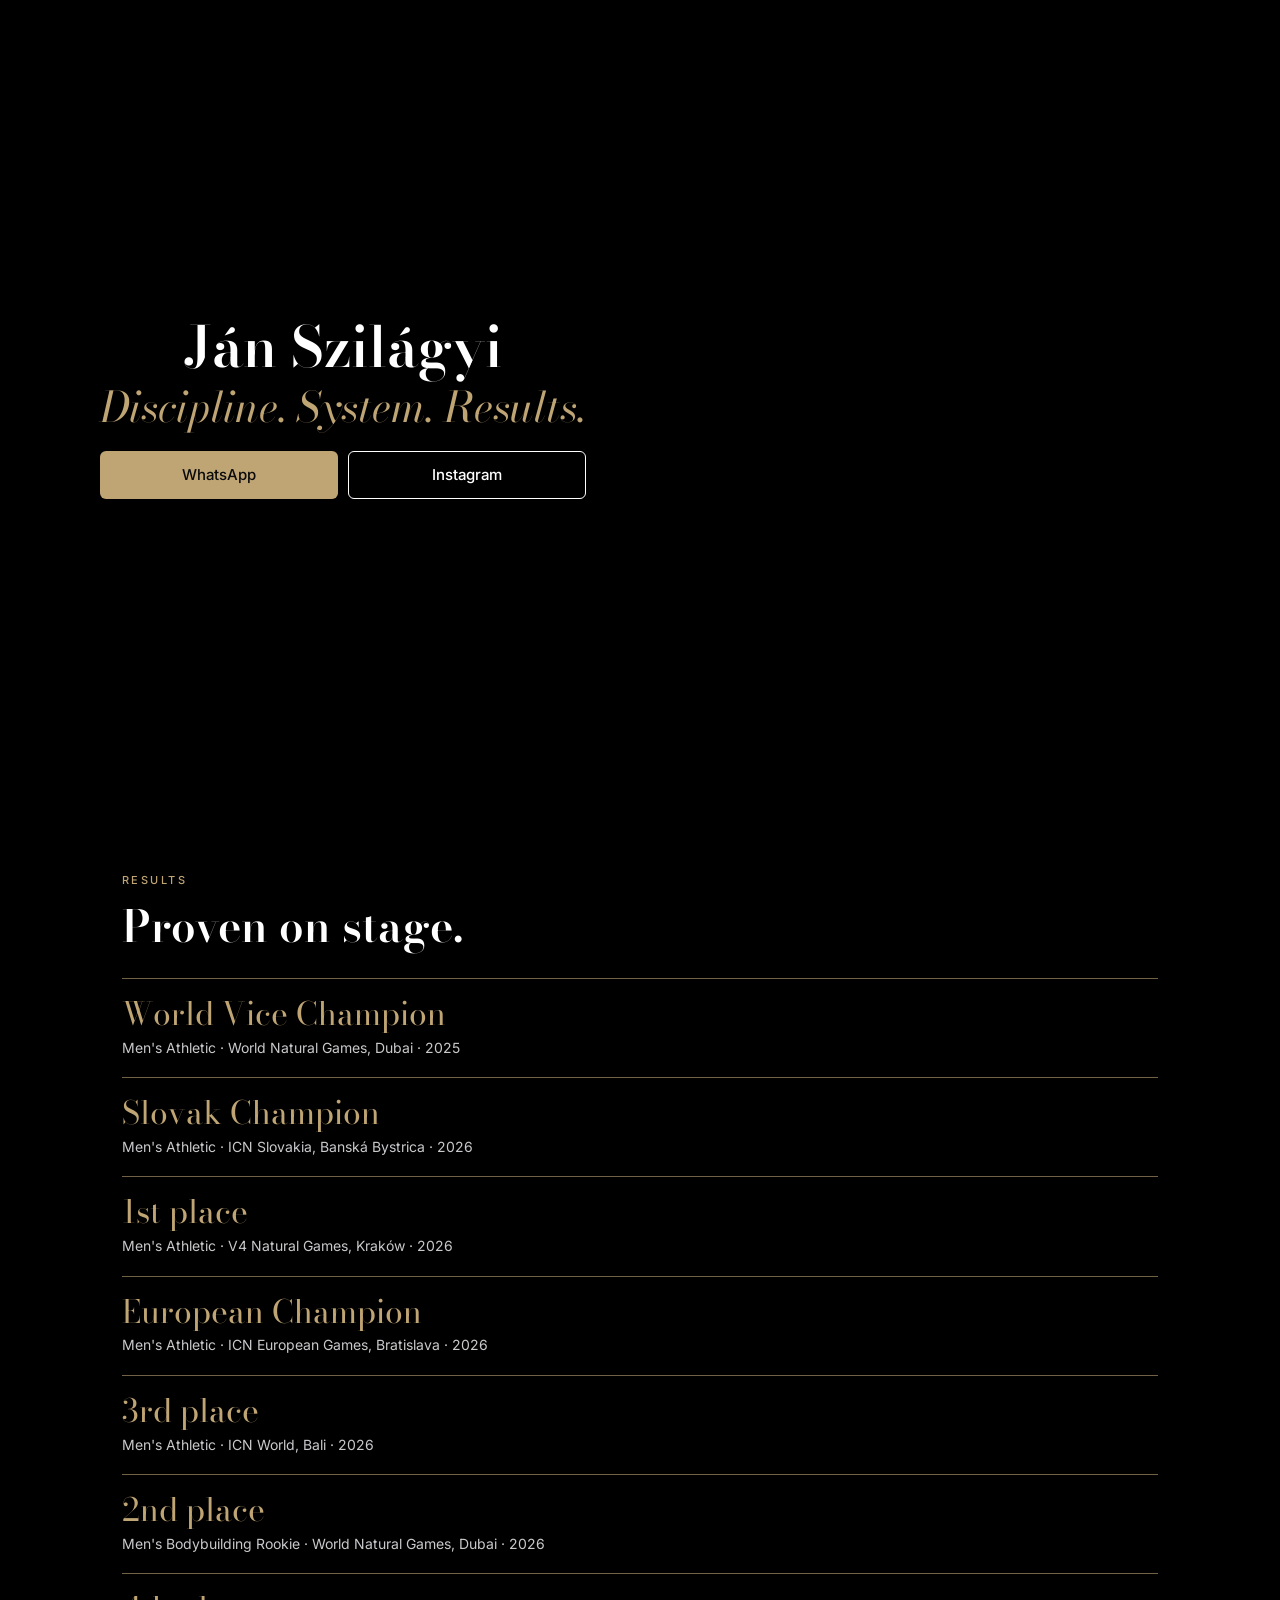
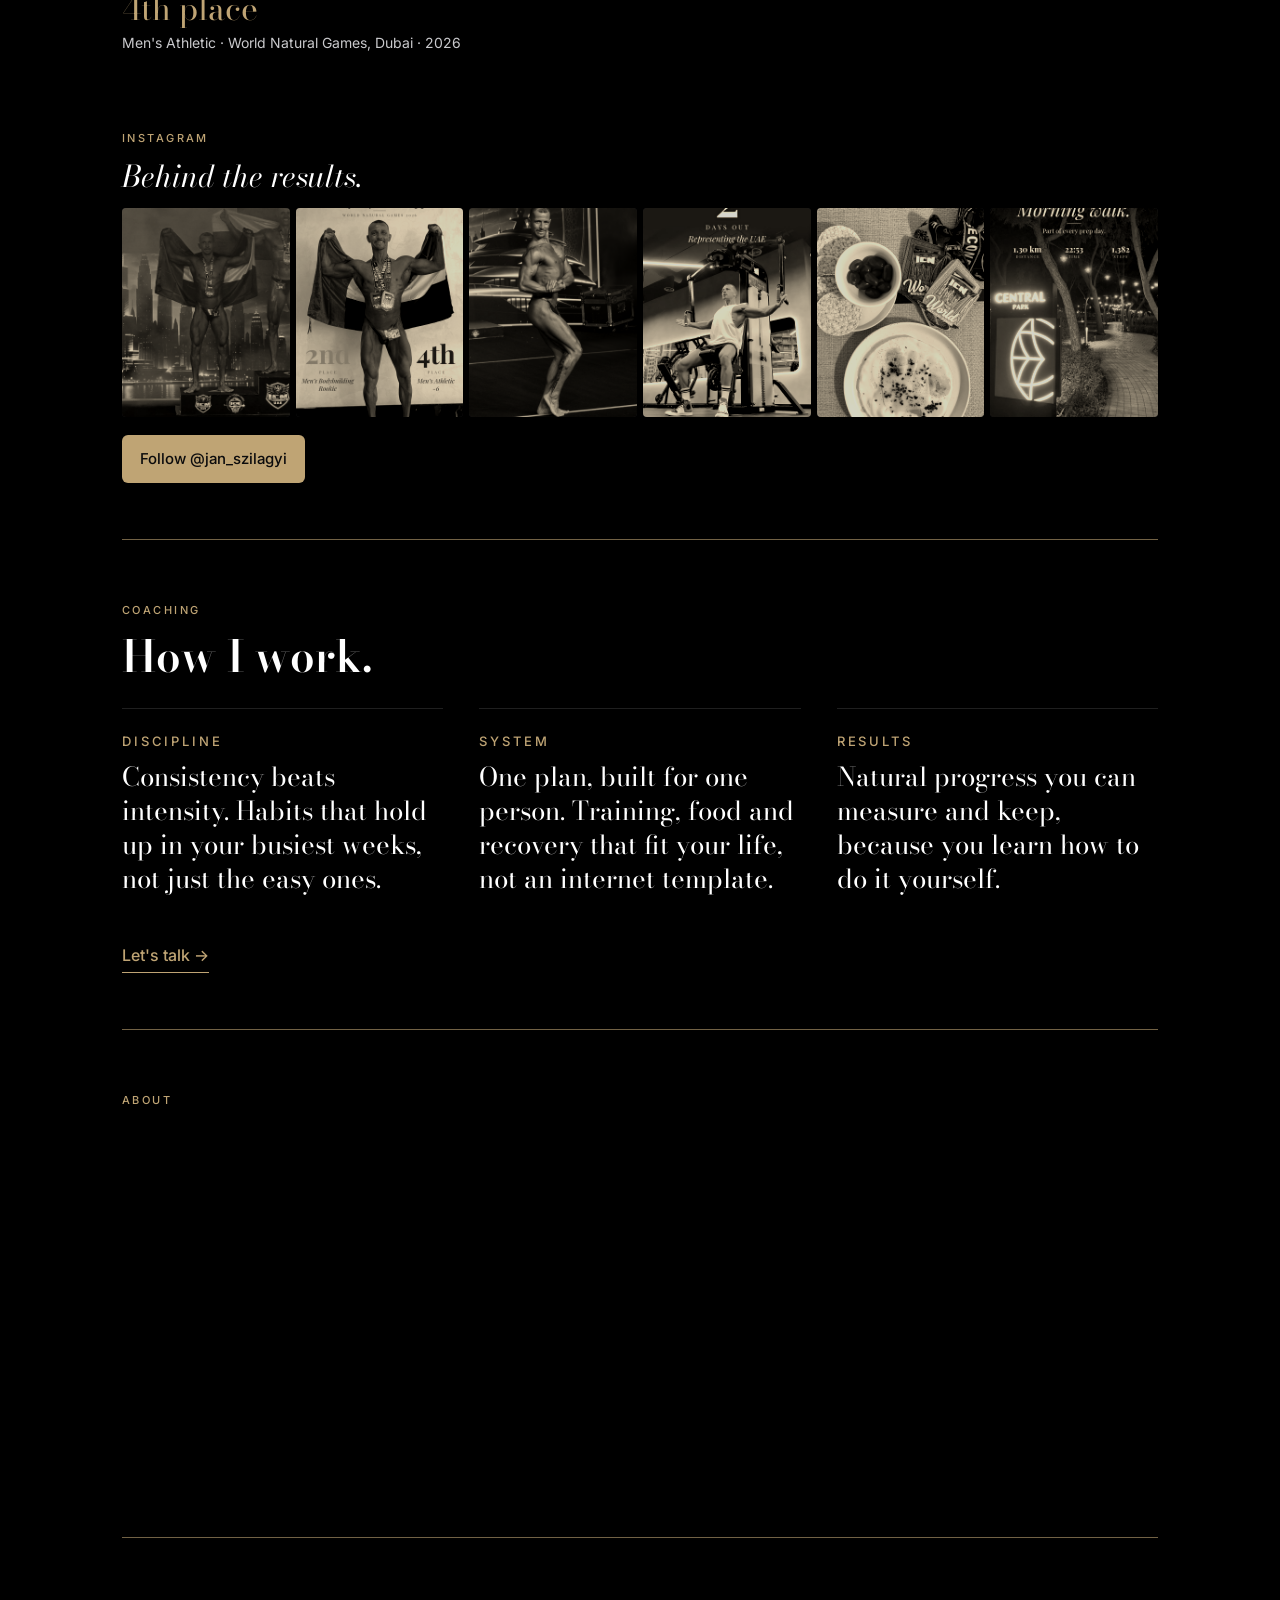
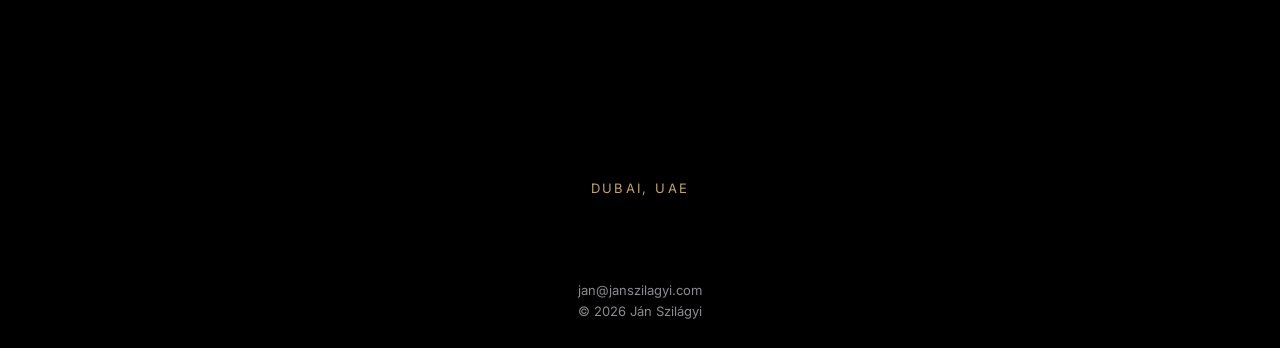
==== index.html @ 66de2882 "Results: add Slovak Champion and V4 Natural Games Kraków Co-Authored-By: Claude Opus 5.5 <noreply@an" ====
<!DOCTYPE html>
<html lang="en">
<head>
<meta charset="UTF-8">
<meta name="viewport" content="width=device-width, initial-scale=1, viewport-fit=cover">
<title>Ján Szilágyi – Natural Athlete, Coach, Mentor | Dubai</title>
<meta name="description" content="Ján Szilágyi – natural bodybuilder, coach and mentor in Dubai, UAE. Discipline. System. Results.">
<meta name="theme-color" content="#0B0B0C">
<meta property="og:title" content="Ján Szilágyi – Natural Athlete, Coach, Mentor">
<meta property="og:description" content="Discipline. System. Results. Dubai, UAE.">
<meta property="og:image" content="images/hero.jpg">
<meta property="og:type" content="website">
<link rel="preconnect" href="https://fonts.googleapis.com">
<link rel="preconnect" href="https://fonts.gstatic.com" crossorigin>
<link href="https://fonts.googleapis.com/css2?family=Bodoni+Moda:ital,wght@0,500;0,600;1,400&family=Inter:wght@400;500&display=swap" rel="stylesheet">
<style>
  :root{
    --black:#0B0B0C; --deep:#000000; --white:#FFFFFF;
    --accent:#BFA474;        /* champagne – only key words, lines, main button */
    --accent-dark:#735C38;   /* accent text on light backgrounds */
    --light:#F7F5F2; --ink:#26262A; --muted:#55555A; --soft:#C9C9CC;
    --serif:'Bodoni Moda', Georgia, serif;
    --sans:'Inter', system-ui, -apple-system, sans-serif;
  }
  *{box-sizing:border-box;margin:0;padding:0}
  html{scroll-behavior:smooth}
  body{background:var(--black);color:var(--white);font-family:var(--sans);font-size:16px;line-height:1.6;-webkit-font-smoothing:antialiased}
  img{display:block;max-width:100%}
  a{color:inherit}
  .label{font-size:11px;letter-spacing:.22em;text-transform:uppercase;color:var(--accent);font-weight:500}
  .serif{font-family:var(--serif)}
  .wrap{width:100%;max-width:1080px;margin:0 auto;padding:0 22px}
  section{padding:44px 0} /* jednotný rytmus: 44 px nad aj pod každou šampanskou linkou */
  .results{padding-bottom:0} /* nasleduje tmavý Coaching – oddeľuje ich šampanská linka */
  .results .wrap::after{content:"";display:block;height:1px;background:rgba(191,164,116,.6);margin-top:44px}
  .about p:last-child{margin-bottom:0}
  .about,.contact{padding-top:0} /* linka je hneď na začiatku sekcie */

  /* Buttons */
  .btns{display:grid;grid-template-columns:1fr 1fr;gap:10px}
  .btn{display:flex;align-items:center;justify-content:center;min-height:48px;padding:0 18px;border-radius:6px;font-size:15px;font-weight:500;text-decoration:none;transition:opacity .2s}
  .btn:hover{opacity:.85}
  .btn-primary{background:var(--accent);color:var(--black)}
  .btn-outline{border:1px solid var(--white);color:var(--white)}
  .btn-outline-dark{border:1px solid var(--ink);color:var(--ink)}

  /* HERO – M1: full-screen photo, dark band at bottom */
  /* HERO mobil: fotka (Higgsfield outpaint 9:16) sa spodkom rozpúšťa do čiernej, text pod ňou */
  .hero{position:relative;padding:0;background:var(--deep)}
  .hero picture{display:block}
  .hero img{display:block;width:100%;height:auto;max-height:74svh;object-fit:cover;object-position:center top;-webkit-mask-image:linear-gradient(to bottom,#000 62%,transparent 100%);mask-image:linear-gradient(to bottom,#000 62%,transparent 100%)}
  .hero-band{position:relative;z-index:2;width:100%;margin-top:-72px;padding:0 22px 8px}
  .hero h1{font-family:var(--serif);font-weight:600;font-size:clamp(38px,10vw,64px);line-height:1.02;margin:8px 0 6px}
  .hero .tagline{font-family:var(--serif);font-style:italic;font-size:clamp(17px,4.6vw,22px);color:var(--accent);margin-bottom:18px;white-space:nowrap;line-height:1.2}
  .hero .tagline span{display:inline-block} /* veľkosť dorovná skript na celú šírku */

  /* RESULTS */
  .results{background:var(--deep)}
  .results h2,.coaching h2,.about h2,.contact h2{font-family:var(--serif);font-weight:600;font-size:clamp(30px,7vw,44px);line-height:1.1;margin:10px 0 28px}
  .result{border-top:1px solid rgba(191,164,116,.35);padding:18px 0}
  .result:last-of-type{border-bottom:1px solid rgba(191,164,116,.35)}
  .result .title{font-family:var(--serif);font-size:clamp(24px,6vw,32px);color:var(--accent);line-height:1.15}
  .result .meta{font-size:14px;color:var(--soft);margin-top:4px}
  .gallery{display:grid;grid-template-columns:1fr 1fr;gap:8px;margin-top:28px}
  .gallery figure{aspect-ratio:4/5;background:#1c1c1f;overflow:hidden;border-radius:4px}
  .gallery img{width:100%;height:100%;object-fit:cover;transition:transform .5s ease,opacity .3s}
  .gallery a:hover img{transform:scale(1.04);opacity:.9}
  .ig-head{margin-top:52px}
  .ig-title{font-family:var(--serif);font-style:italic;font-size:clamp(22px,5.6vw,30px);line-height:1.2;margin-top:8px}
  .gallery.ig{grid-template-columns:repeat(3,1fr);gap:6px;margin-top:14px}
  .ig-follow{margin-top:18px;width:100%}
  .gallery.ig figure{position:relative}
  /* Jednotný šampanský tón pre IG príspevky; po prejdení myšou plná farba */
  .gallery.ig img{filter:grayscale(1) sepia(.55) brightness(.8) contrast(1.1);transition:filter .5s ease,transform .5s ease}
  .gallery.ig a:hover img,.gallery.ig a:focus-visible img{filter:none}
  .ig-badge{position:absolute;top:8px;right:8px;z-index:1;font-size:11px;color:var(--white);background:rgba(11,11,12,.55);border-radius:50%;width:24px;height:24px;display:flex;align-items:center;justify-content:center}

  /* COACHING */
  .coaching{background:var(--deep)}
  .pillar{padding:22px 0;border-top:1px solid rgba(255,255,255,.12)}
  .pillar h3{font-family:var(--sans);font-size:13px;letter-spacing:.22em;font-weight:500;color:var(--accent);margin-bottom:8px}
  .pillar p{font-family:var(--serif);font-size:clamp(20px,5.2vw,26px);line-height:1.3}
  .link-cta{display:inline-flex;align-items:center;gap:8px;margin-top:26px;font-size:16px;font-weight:500;color:var(--accent);text-decoration:none;border-bottom:1px solid var(--accent);padding-bottom:3px}

  /* ABOUT */
  /* ABOUT – tmavá ako zvyšok webu; sekcie oddeľuje šampanská linka */
  .about{background:var(--deep);color:var(--white)}
  .about .wrap::before,.contact .wrap::before{content:"";display:block;height:1px;background:rgba(191,164,116,.6);margin-bottom:44px}
  .about .label{color:var(--accent)}
  .about p{font-family:var(--serif);font-size:clamp(19px,4.8vw,22px);line-height:1.5;color:rgba(255,255,255,.82);margin-bottom:14px;max-width:660px} /* texty v Bodoni ako piliere Coachingu */
  .about p:first-of-type{font-size:clamp(22px,5.6vw,28px);line-height:1.35}
  .about em{color:var(--accent)}
  .about p:first-of-type{color:var(--white)}

  /* CONTACT */
  .contact{background:var(--deep)}
  .contact .wrap{text-align:center}
  .contact .btns{grid-template-columns:1fr;max-width:420px;margin:0 auto}
  .contact .email{margin-top:22px;font-size:15px;color:var(--soft)}
  .contact .place{margin-top:24px;font-size:13px;letter-spacing:.18em;text-transform:uppercase;color:var(--accent)}
  .contact .email a{color:var(--white)}
  footer a{color:inherit;text-decoration:none}
  footer a:hover{color:var(--accent)}
  footer{background:var(--deep);color:#8a8a8f;font-size:13px;text-align:center;padding:26px 22px calc(26px + env(safe-area-inset-bottom))}

  /* COACHING VIDEO LOOP (Higgsfield) – if the file is missing, the section stays black */
  .coaching{position:relative;overflow:hidden}
  .coaching .bg-video{position:absolute;inset:0;width:100%;height:100%;object-fit:cover;z-index:0}
  .coaching::after{content:"";position:absolute;inset:0;background:linear-gradient(to bottom,#000 0,rgba(0,0,0,.72) 90px,rgba(0,0,0,.72) calc(100% - 90px),#000 100%);z-index:1} /* video sa na okrajoch rozpúšťa do čiernej */
  .coaching .wrap{position:relative;z-index:2}

  /* ANIMATIONS */
  @keyframes rise{from{opacity:0;transform:translateY(18px)}to{opacity:1;transform:none}}
  .hero-band > *{opacity:0;animation:rise .9s cubic-bezier(.2,.7,.2,1) forwards}
  .hero-band > *:nth-child(1){animation-delay:.15s}
  .hero-band > *:nth-child(2){animation-delay:.3s}
  .hero-band > *:nth-child(3){animation-delay:.5s}
  .hero-band > *:nth-child(4){animation-delay:.7s}
  .reveal{opacity:0;transform:translateY(22px);transition:opacity .9s cubic-bezier(.2,.7,.2,1),transform .9s cubic-bezier(.2,.7,.2,1)}
  .reveal.visible{opacity:1;transform:none}
  .result{position:relative;border-top:none}
  .result::before{content:"";position:absolute;top:0;left:0;height:1px;width:0;background:rgba(191,164,116,.6);transition:width 1.2s cubic-bezier(.2,.7,.2,1) .2s}
  .result.visible::before{width:100%}
  @media (prefers-reduced-motion: reduce){
    .hero-band > *,.reveal{opacity:1;transform:none;animation:none;transition:none}
    .result::before{width:100%;transition:none}
    .coaching .bg-video{display:none}
  }

  /* MOBIL – úvod: bez „Dubai, UAE“, meno na stred, slogan cez celú šírku */
  @media (max-width:899px){
    .hero-band{margin-top:-44px} /* meno nezasahuje do rúk na fotke */
    .hero h1{text-align:center}
  }

  /* DESKTOP */
  @media (min-width:900px){
    section{padding:56px 0}
    .results .wrap::after{margin-top:56px}
    .about,.contact{padding-top:0}
    .about .wrap::before,.contact .wrap::before{margin-bottom:56px}
    .hero{min-height:90svh;display:flex;align-items:center}
    /* desktop: široká fotka (Higgsfield outpaint 16:9) cez celú šírku, vľavo a dole sa rozpúšťa do čiernej */
    .hero picture{position:absolute;inset:0}
    .hero img{position:absolute;inset:0;width:100%;height:100%;max-height:none;object-fit:cover;object-position:72% 20%} /* mobilná fotka v plnej veľkosti, vpravo; prechod z čiernej do sivej je zapečený v obrázku */
    .hero-band{width:50%;max-width:none;margin:0;z-index:2;padding:0 56px 0 max(56px,calc((100vw - 1080px)/2));background:transparent}
    /* slogan presne na šírku dvoch tlačidiel (2 × 170 px + 10 px medzera) */
    /* rovnaké rozloženie ako na mobile: blok 500 px – meno na stred, slogan a tlačidlá na celú šírku bloku */
    .hero h1,.hero .tagline,.hero .btns{width:min(500px,38vw)}
    .hero h1{text-align:center;font-size:min(64px,4.4vw)}
    .hero .btns{grid-template-columns:1fr 1fr}
    .hero .btn{width:auto}
    .btns{grid-template-columns:auto auto;justify-content:start}
    .btn{min-width:170px}
    .gallery.ig{grid-template-columns:repeat(6,1fr)}
    .ig-follow{display:inline-flex;width:auto}
    .pillars{display:grid;grid-template-columns:repeat(3,1fr);gap:36px}
    .contact .btns{grid-template-columns:auto auto auto;max-width:none;justify-content:center}
  }
</style>
</head>
<body>

<!--
  ÚPRAVY PRED SPUSTENÍM (hľadaj tieto texty):
  - 971586023655     → tvoje číslo WhatsApp bez + a medzier (napr. 971501234567)
  - jan_szilagyi → tvoje meno na Instagrame bez @
  FOTKY (priečinok images/, stačí nahradiť súbor rovnakým názvom):
  - hero.jpg              → úvod, na výšku, pokojný spodok fotky
  - result-1.jpg … 4.jpg  → pódium s medailou, pózovanie, s trofejou/diplomom, WNG 2026
-->

<!-- 1. ÚVOD -->
<header class="hero">
  <picture>
    <source media="(min-width:900px)" srcset="images/hero-desktop.jpg">
    <img src="images/hero-mobile.jpg" alt="Ján Szilágyi, natural bodybuilder" fetchpriority="high">
  </picture>
  <div class="hero-band">
    <h1>Ján Szilágyi</h1>
    <p class="tagline"><span>Discipline. System. Results.</span></p>
    <div class="btns">
      <a class="btn btn-primary" href="https://wa.me/971586023655?text=Hi%20J%C3%A1n%2C%20I%20found%20you%20on%20your%20website." target="_blank" rel="noopener">WhatsApp</a>
      <a class="btn btn-outline" href="https://instagram.com/jan_szilagyi" target="_blank" rel="noopener">Instagram</a>
    </div>
  </div>
</header>

<main>
<!-- 2. VÝSLEDKY -->
<section class="results" id="results">
  <div class="wrap">
    <span class="label">Results</span>
    <h2>Proven on stage.</h2>
    <div class="result">
      <div class="title">World Vice Champion</div>
      <div class="meta">Men's Athletic · World Natural Games, Dubai · 2025</div>
    </div>
    <div class="result">
      <div class="title">Slovak Champion</div>
      <div class="meta">Men's Athletic · ICN Slovakia, Banská Bystrica · 2026</div>
    </div>
    <div class="result">
      <div class="title">1st place</div>
      <div class="meta">Men's Athletic · V4 Natural Games, Kraków · 2026</div>
    </div>
    <div class="result">
      <div class="title">European Champion</div>
      <div class="meta">Men's Athletic · ICN European Games, Bratislava · 2026</div>
    </div>
    <div class="result">
      <div class="title">3rd place</div>
      <div class="meta">Men's Athletic · ICN World, Bali · 2026</div>
    </div>
    <div class="result">
      <div class="title">2nd place</div>
      <div class="meta">Men's Bodybuilding Rookie · World Natural Games, Dubai · 2026</div>
    </div>
    <div class="result">
      <div class="title">4th place</div>
      <div class="meta">Men's Athletic · World Natural Games, Dubai · 2026</div>
    </div>
    <!-- Instagram: živý feed z Behold (feeds.behold.so/uoag7CROTXPtqR7PiiMf), načíta sa skriptom dole.
         Obrázky ig-1..6.jpg sú záloha, ak by feed nebol dostupný. -->
    <div class="ig-head">
      <span class="label">Instagram</span>
      <p class="ig-title">Behind the results.</p>
    </div>
    <div class="gallery ig">
      <a href="https://instagram.com/jan_szilagyi" target="_blank" rel="noopener"><figure><img src="images/ig-1.jpg" alt="Ján on the World Natural Games 2026 podium with the UAE flag" loading="lazy"></figure></a>
      <a href="https://instagram.com/jan_szilagyi" target="_blank" rel="noopener"><figure><img src="images/ig-2.jpg" alt="Thank you post with 2nd and 4th place results" loading="lazy"></figure></a>
      <a href="https://instagram.com/jan_szilagyi" target="_blank" rel="noopener"><figure><img src="images/ig-3.jpg" alt="Ján posing on stage at World Natural Games 2026" loading="lazy"></figure></a>
      <a href="https://instagram.com/jan_szilagyi" target="_blank" rel="noopener"><figure><img src="images/ig-4.jpg" alt="Training two days before the competition" loading="lazy"></figure></a>
      <a href="https://instagram.com/jan_szilagyi" target="_blank" rel="noopener"><figure><img src="images/ig-5.jpg" alt="Post-competition breakfast with medals" loading="lazy"></figure></a>
      <a href="https://instagram.com/jan_szilagyi" target="_blank" rel="noopener"><figure><img src="images/ig-6.jpg" alt="Morning walk in Dubai during peak week" loading="lazy"></figure></a>
    </div>
    <a class="btn btn-primary ig-follow" href="https://instagram.com/jan_szilagyi" target="_blank" rel="noopener">Follow @jan_szilagyi</a>
  </div>
</section>

<!-- 3. COACHING -->
<section class="coaching" id="coaching">
  <!-- Higgsfield slučky: video/coaching-loop-mobile.mp4 (9:16) a video/coaching-loop-desktop.mp4 (16:9), bez zvuku -->
  <video class="bg-video" muted loop playsinline preload="none" aria-hidden="true"
         data-mobile="video/coaching-loop-mobile.mp4" data-desktop="video/coaching-loop-desktop.mp4"></video>
  <div class="wrap">
    <span class="label">Coaching</span>
    <h2>How I work.</h2>
    <div class="pillars">
      <div class="pillar">
        <h3>DISCIPLINE</h3>
        <p>Consistency beats intensity. Habits that hold up in your busiest weeks, not just the easy ones.</p>
      </div>
      <div class="pillar">
        <h3>SYSTEM</h3>
        <p>One plan, built for one person. Training, food and recovery that fit your life, not an internet template.</p>
      </div>
      <div class="pillar">
        <h3>RESULTS</h3>
        <p>Natural progress you can measure and keep, because you learn how to do it yourself.</p>
      </div>
    </div>
    <a class="link-cta" href="#contact">Let's talk →</a>
  </div>
</section>

<!-- 4. O MNE -->
<section class="about" id="about">
  <div class="wrap">
    <span class="label">About</span>
    <h2>Ján Szilágyi</h2>
    <p>I compete in natural bodybuilding, so every result I have is <em>earned the long way</em>.</p>
    <p>Since 2019 I've coached people one-to-one, from complete beginners to performance-focused clients.</p>
    <p>In 2026 I brought that discipline from Slovakia to Dubai.</p>
    <p>I don't want clients who depend on me. I want them to own the system.</p>
  </div>
</section>

<!-- 5. KONTAKT -->
<section class="contact" id="contact">
  <div class="wrap">
    <span class="label">Contact</span>
    <h2>Let's talk.</h2>
    <div class="btns">
      <a class="btn btn-primary" href="https://wa.me/971586023655?text=Hi%20J%C3%A1n%2C%20I%20found%20you%20on%20your%20website." target="_blank" rel="noopener">WhatsApp</a>
      <a class="btn btn-outline" href="https://instagram.com/jan_szilagyi" target="_blank" rel="noopener">Instagram</a>
      <a class="btn btn-outline" href="mailto:jan@janszilagyi.com">E-mail</a>
    </div>
    <p class="place">Dubai, UAE</p>
  </div>
</section>
</main>

<footer><a href="mailto:jan@janszilagyi.com">jan@janszilagyi.com</a><br>© 2026 Ján Szilágyi</footer>

<script>
  // Plynulé zjavenie obsahu pri scrollovaní
  document.querySelectorAll('section h2, section .label, .result, .gallery figure, .pillar, .link-cta, .about p, .contact .btns, .contact .email')
    .forEach(function(el){ el.classList.add('reveal'); });
  var io = new IntersectionObserver(function(entries){
    entries.forEach(function(e){
      if(e.isIntersecting){ e.target.classList.add('visible'); io.unobserve(e.target); }
    });
  }, {threshold:0.15});
  document.querySelectorAll('.reveal').forEach(function(el, i){
    el.style.transitionDelay = (el.matches('.pillar, .gallery figure') ? (i % 4) * 0.12 : 0) + 's';
    io.observe(el);
  });

  // Živý Instagram feed cez Behold (JSON). Ak zlyhá, ostanú statické obrázky ig-1..6.
  (function(){
    var grid = document.querySelector('.gallery.ig');
    if (!grid || !window.fetch) return;
    fetch('https://feeds.behold.so/uoag7CROTXPtqR7PiiMf')
      .then(function(r){ if(!r.ok) throw 0; return r.json(); })
      .then(function(data){
        var posts = (data.posts || []).slice(0, 6);
        if (posts.length < 3) return;
        grid.innerHTML = '';
        posts.forEach(function(p){
          var s = p.sizes || {};
          var img = (s.medium && s.medium.mediaUrl) || (s.small && s.small.mediaUrl) || p.thumbnailUrl || p.mediaUrl;
          if (!img) return;
          var a = document.createElement('a');
          a.href = p.permalink; a.target = '_blank'; a.rel = 'noopener';
          var alt = (p.prunedCaption || 'Instagram post by @jan_szilagyi').split('\n')[0].slice(0, 120);
          a.innerHTML = '<figure class="reveal visible">' +
            (p.mediaType === 'VIDEO' ? '<span class="ig-badge" aria-hidden="true">▶</span>' : '') +
            '<img loading="lazy" alt="">' + '</figure>';
          var el = a.querySelector('img'); el.src = img; el.alt = alt;
          grid.appendChild(a);
        });
      })
      .catch(function(){});
  })();

  // Video v pozadí sekcie Coaching: verzia podľa šírky obrazovky, spustí sa až keď je sekcia blízko
  var v = document.querySelector('.coaching .bg-video');
  if (v && !window.matchMedia('(prefers-reduced-motion: reduce)').matches) {
    var vio = new IntersectionObserver(function(entries){
      if (!entries[0].isIntersecting) { if (v.src) v.pause(); return; }
      if (!v.src) {
        v.src = window.matchMedia('(min-width: 900px)').matches ? v.dataset.desktop : v.dataset.mobile;
        v.onerror = function(){ v.style.display = 'none'; };
      }
      v.play().catch(function(){});
    }, {rootMargin: '200px 0px'});
    vio.observe(v);
  }
</script>

<script>
/* slogan: slová idú za sebou, písmo sa zväčší presne na šírku tlačidiel */
(function(){var p=document.querySelector('.hero .tagline'),s=p&&p.firstElementChild;if(!s)return;
function fit(){s.style.fontSize='20px';var w=s.getBoundingClientRect().width;if(w)s.style.fontSize=(20*p.clientWidth/w*0.995)+'px';}
fit();if(document.fonts&&document.fonts.ready)document.fonts.ready.then(fit);addEventListener('resize',fit);})();
</script>
</body>
</html>
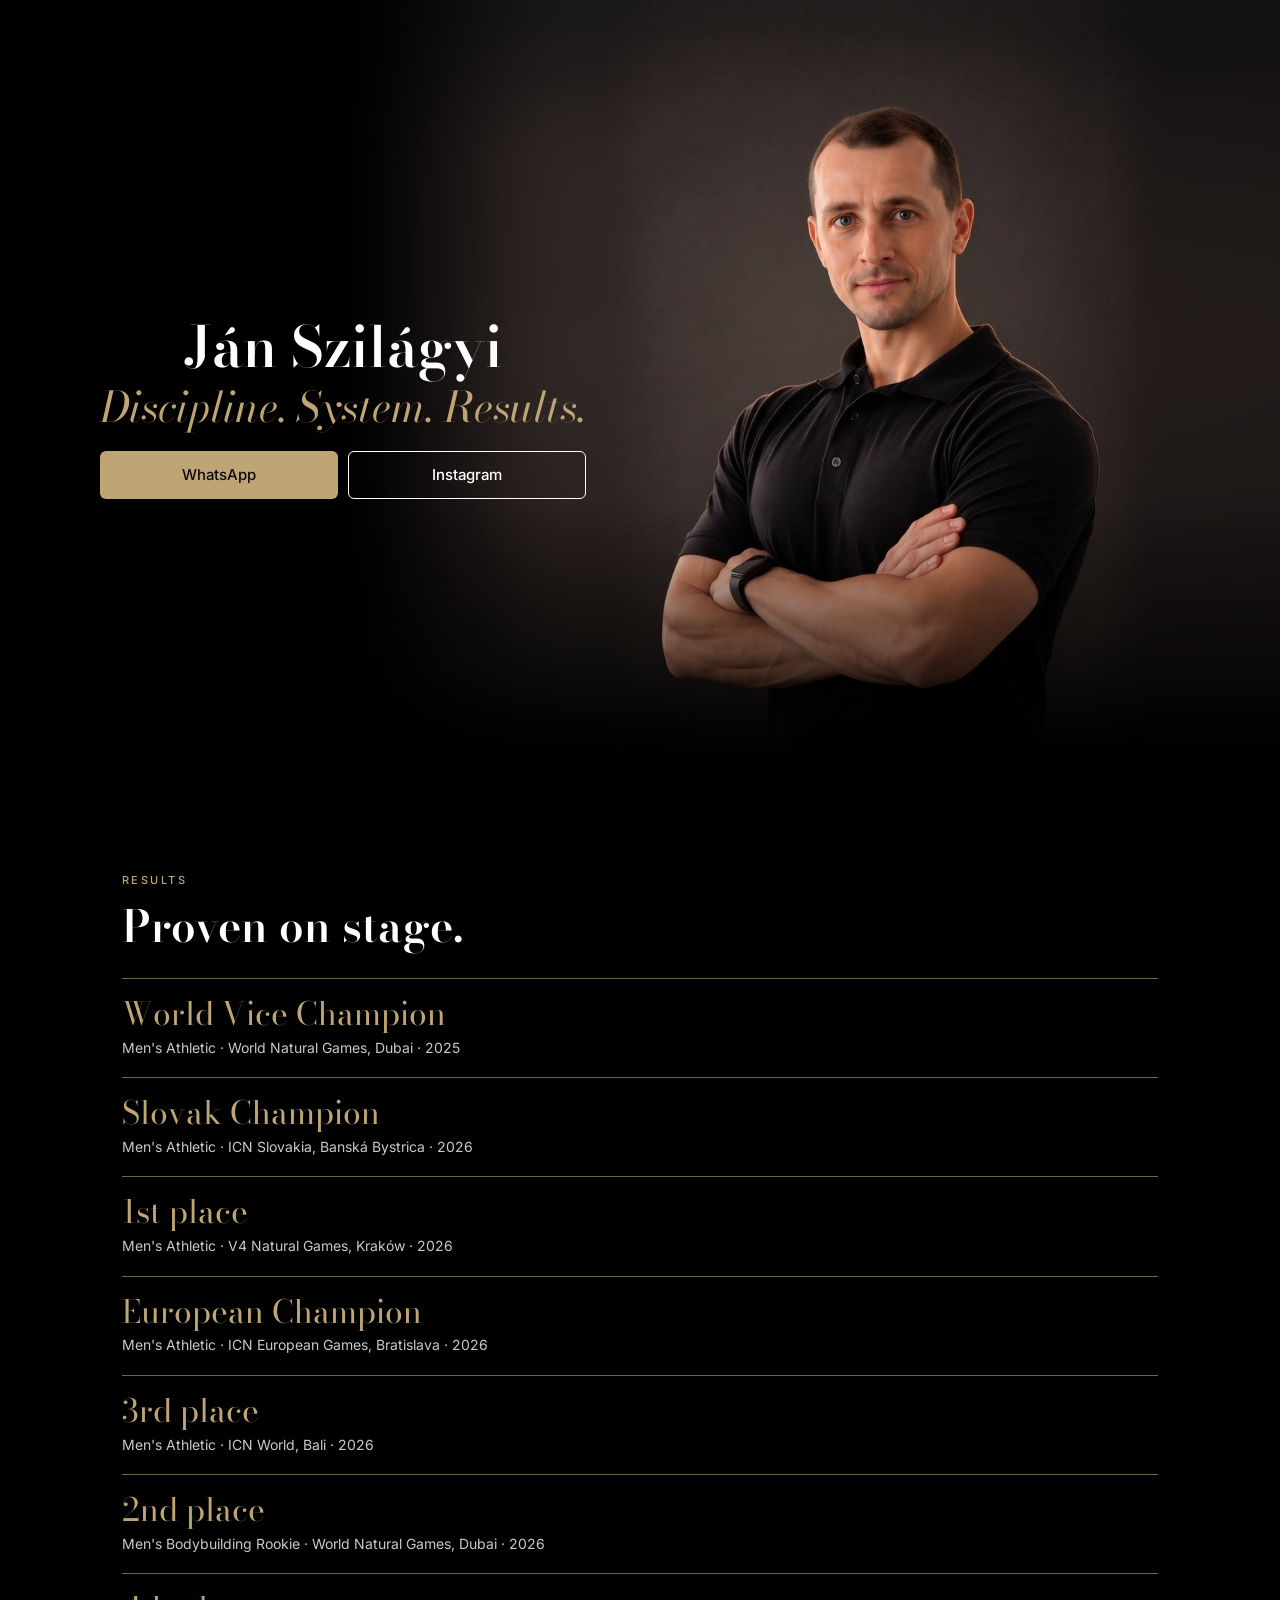
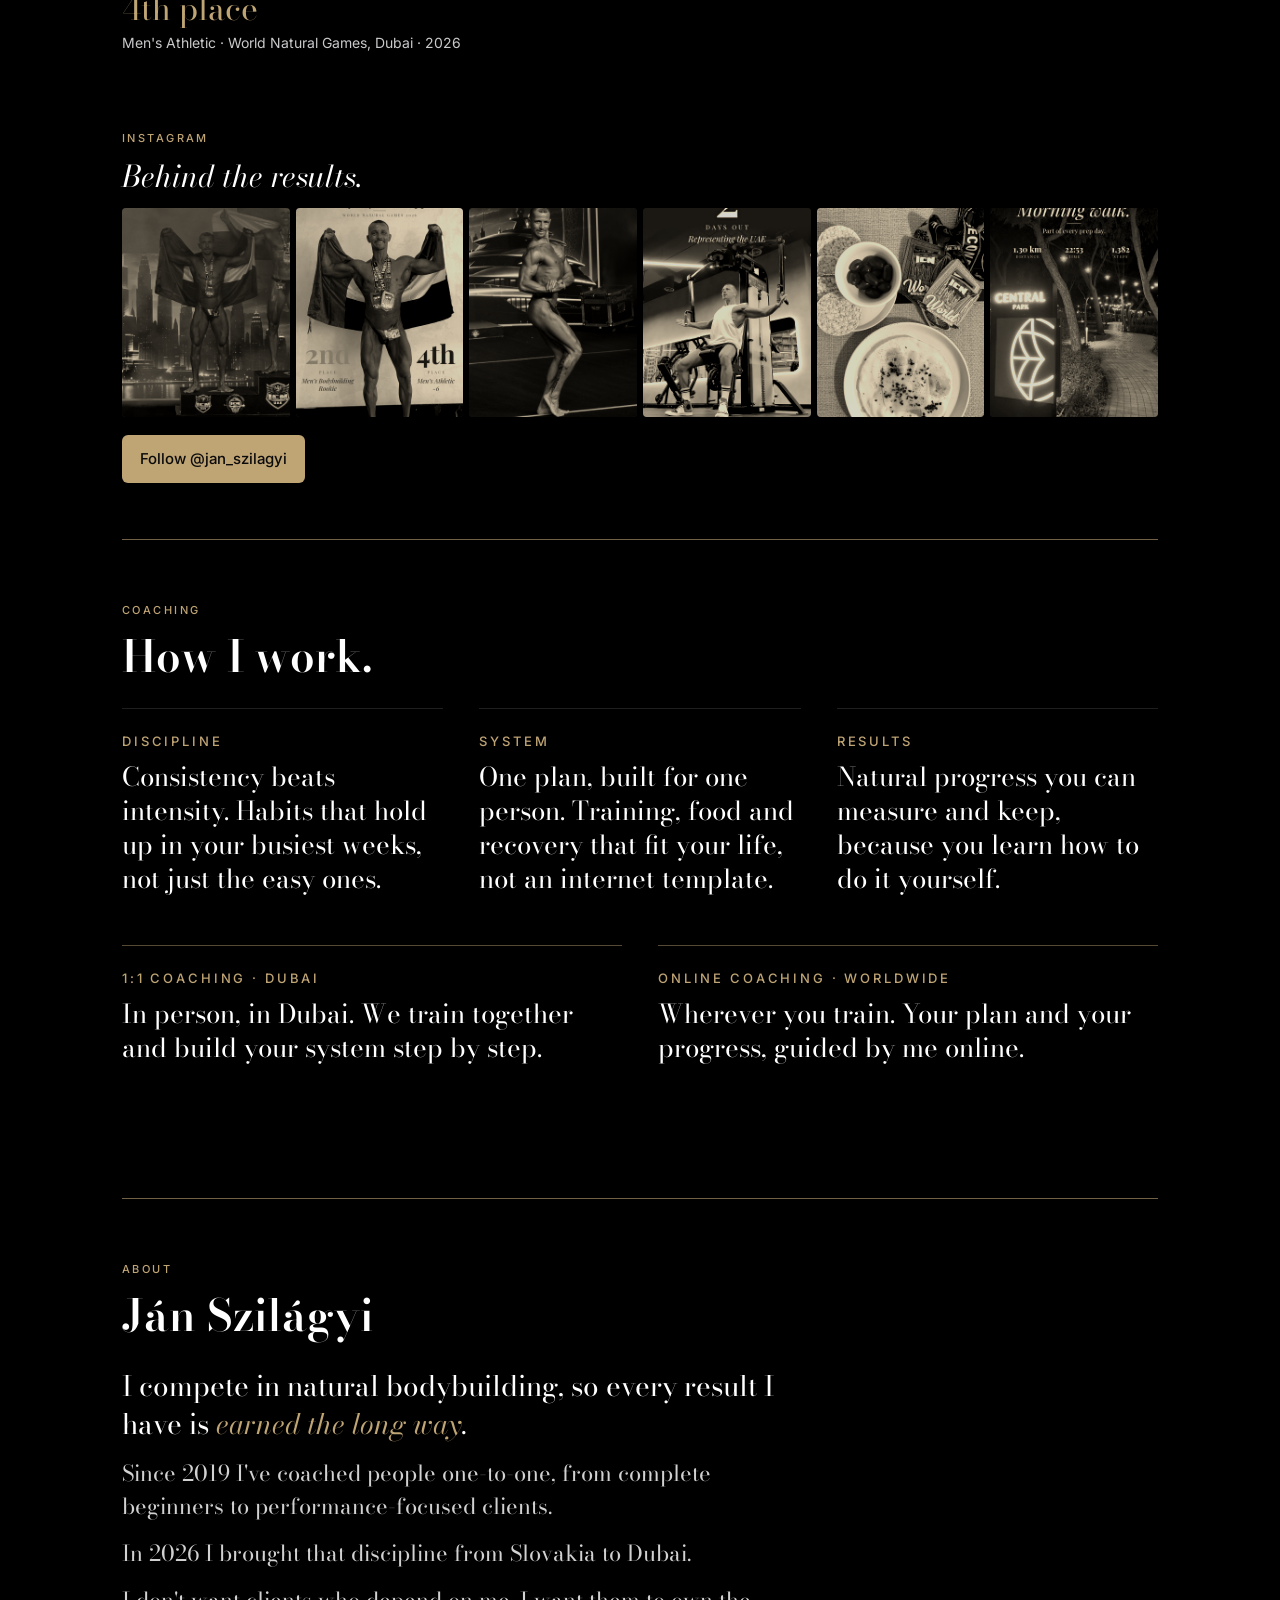
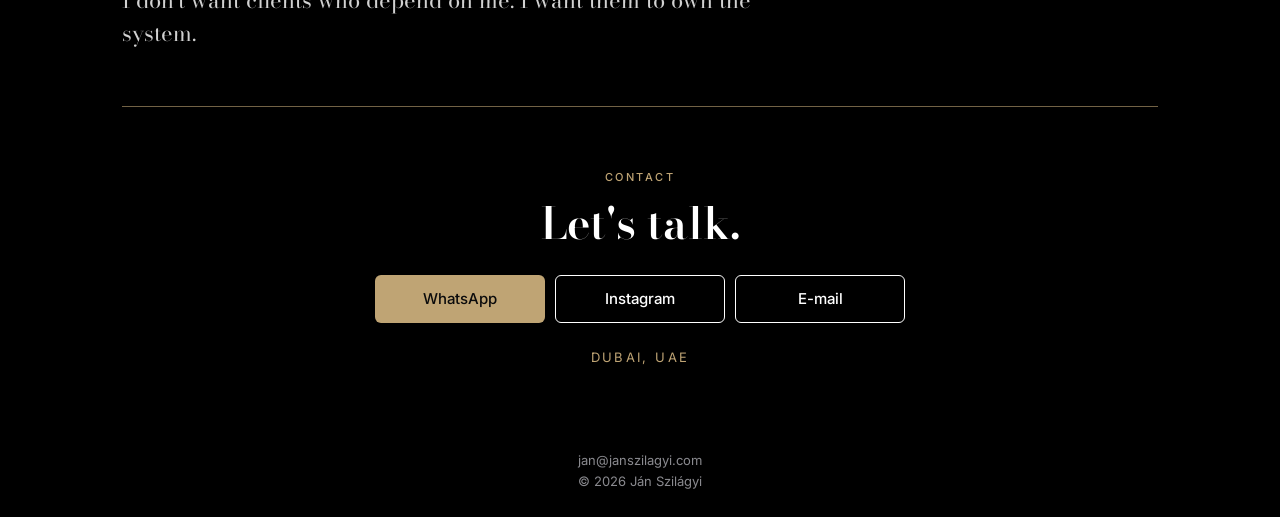
==== commit bc09656c: "Coaching: add 1:1 Dubai + online coaching offer and WhatsApp CTA Co-Authored-By: Claude Opus 5.5 <no" ====
--- a/index.html
+++ b/index.html
@@ -80,6 +80,8 @@
   .pillar{padding:22px 0;border-top:1px solid rgba(255,255,255,.12)}
   .pillar h3{font-family:var(--sans);font-size:13px;letter-spacing:.22em;font-weight:500;color:var(--accent);margin-bottom:8px}
   .pillar p{font-family:var(--serif);font-size:clamp(20px,5.2vw,26px);line-height:1.3}
+  .offers{margin-top:28px}
+  .offers .pillar{border-top-color:rgba(191,164,116,.45)}
   .link-cta{display:inline-flex;align-items:center;gap:8px;margin-top:26px;font-size:16px;font-weight:500;color:var(--accent);text-decoration:none;border-bottom:1px solid var(--accent);padding-bottom:3px}
 
   /* ABOUT */
@@ -155,6 +157,7 @@
     .gallery.ig{grid-template-columns:repeat(6,1fr)}
     .ig-follow{display:inline-flex;width:auto}
     .pillars{display:grid;grid-template-columns:repeat(3,1fr);gap:36px}
+    .offers{grid-template-columns:repeat(2,1fr)}
     .contact .btns{grid-template-columns:auto auto auto;max-width:none;justify-content:center}
   }
 </style>
@@ -260,7 +263,18 @@
         <p>Natural progress you can measure and keep, because you learn how to do it yourself.</p>
       </div>
     </div>
-    <a class="link-cta" href="#contact">Let's talk →</a>
+    <!-- ponuka coachingu (18. 11. 2026 – zladené s IG bio, bez cien) -->
+    <div class="pillars offers">
+      <div class="pillar">
+        <h3>1:1 COACHING · DUBAI</h3>
+        <p>In person, in Dubai. We train together and build your system step by step.</p>
+      </div>
+      <div class="pillar">
+        <h3>ONLINE COACHING · WORLDWIDE</h3>
+        <p>Wherever you train. Your plan and your progress, guided by me online.</p>
+      </div>
+    </div>
+    <a class="link-cta" href="https://wa.me/971586023655?text=Hi%20J%C3%A1n%2C%20I%27m%20interested%20in%20coaching." target="_blank" rel="noopener">Start your coaching on WhatsApp →</a>
   </div>
 </section>
 
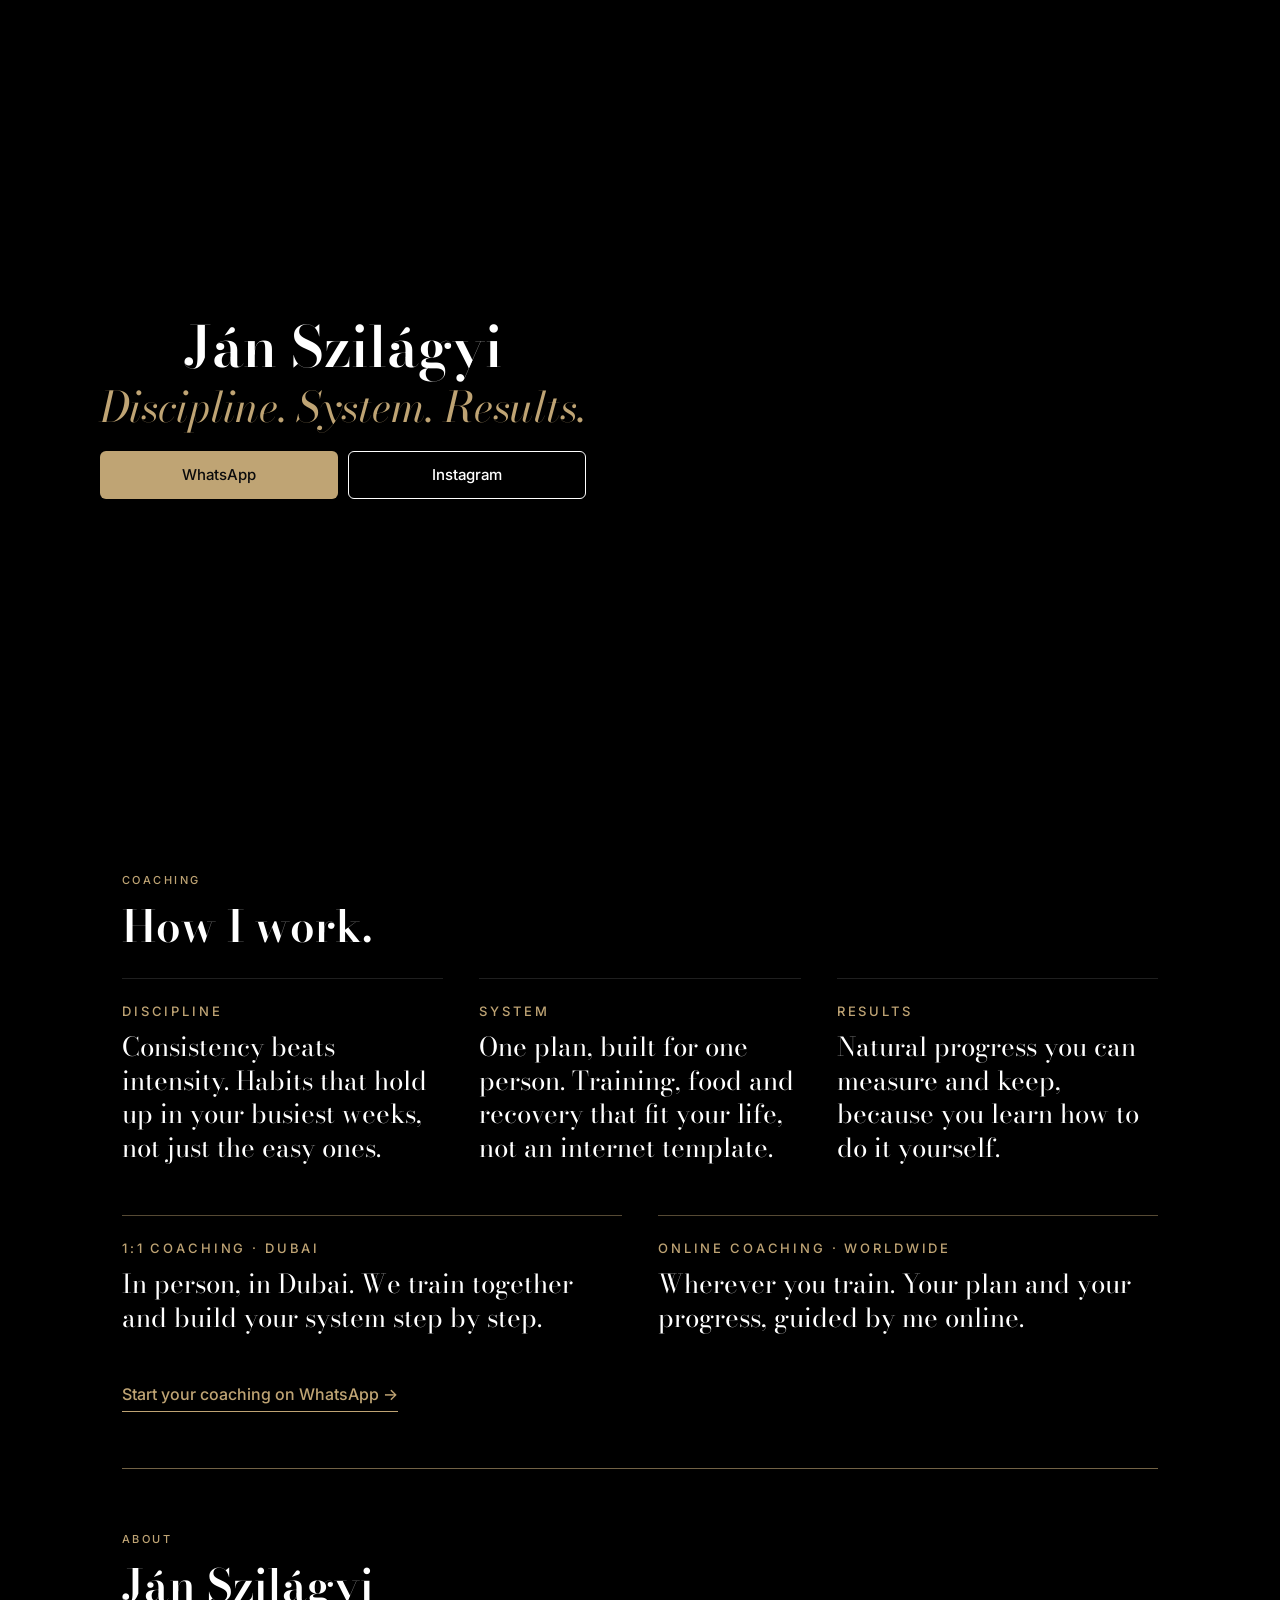
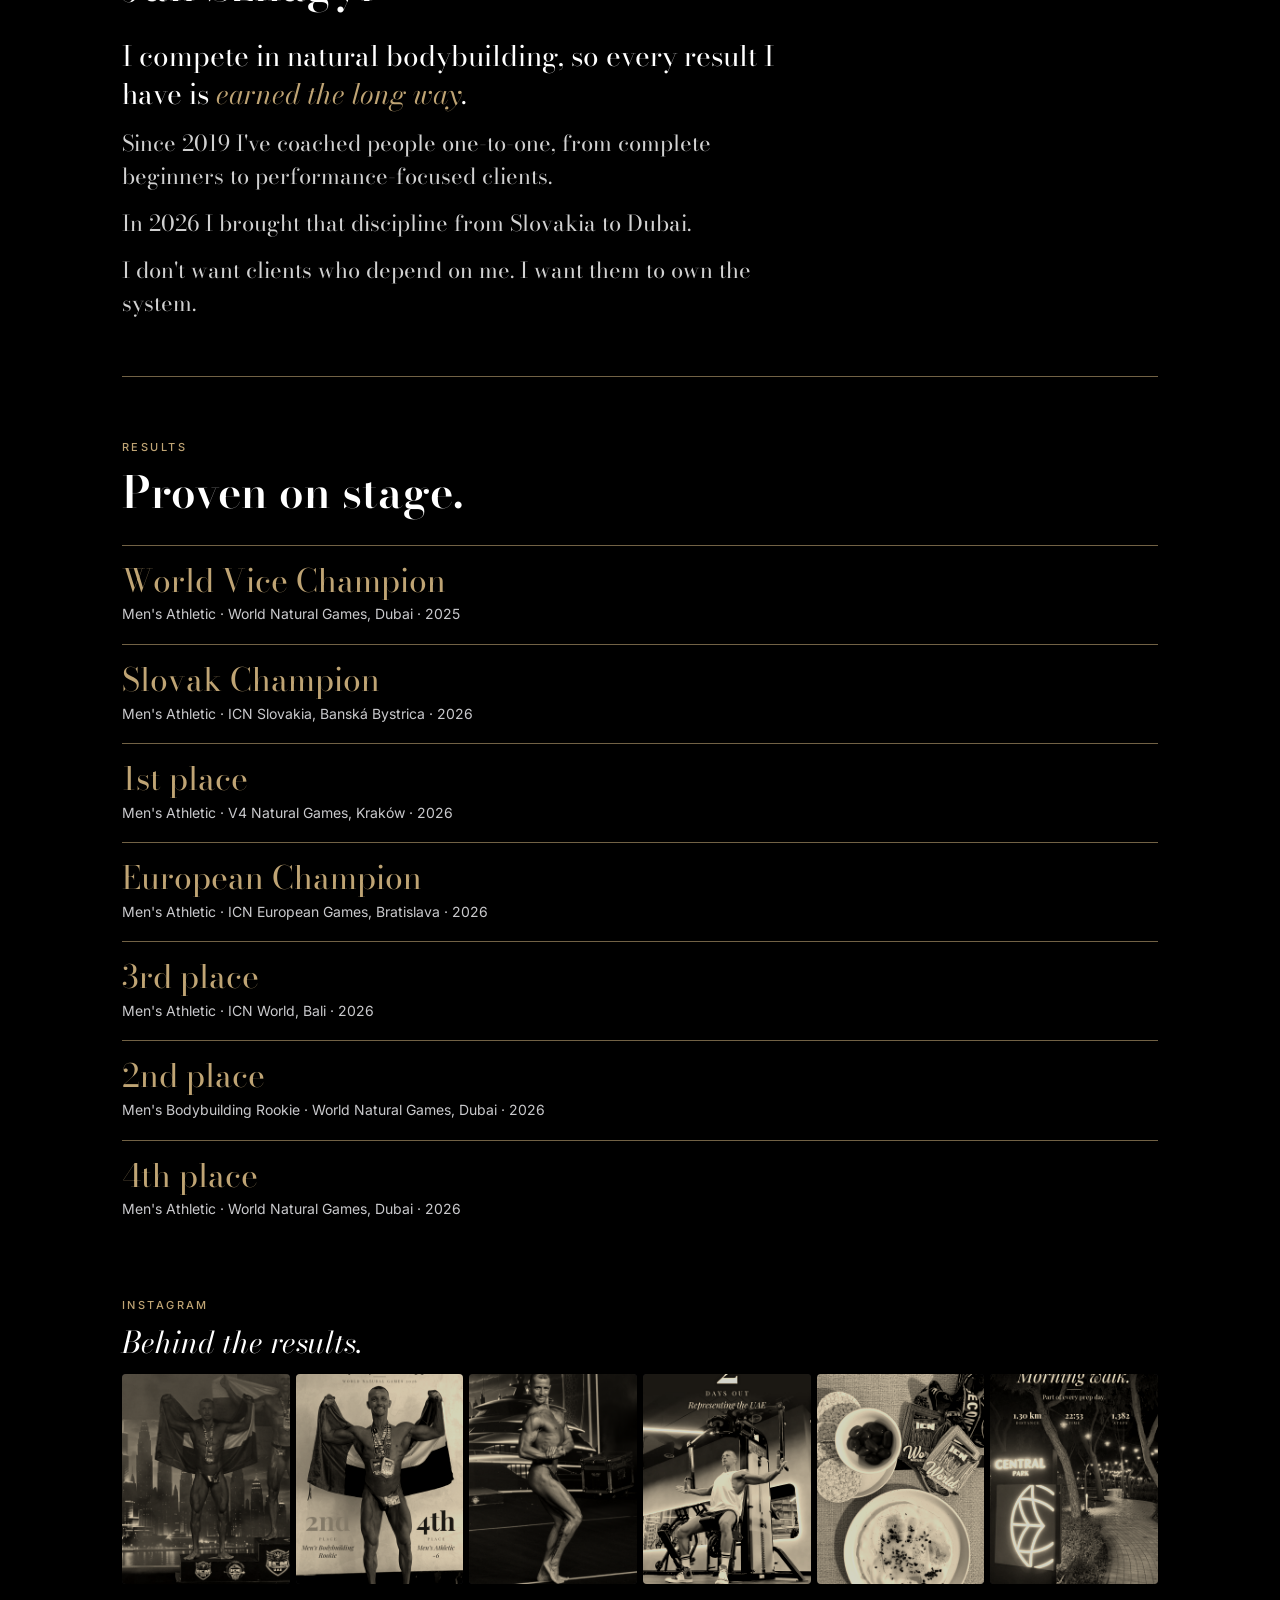
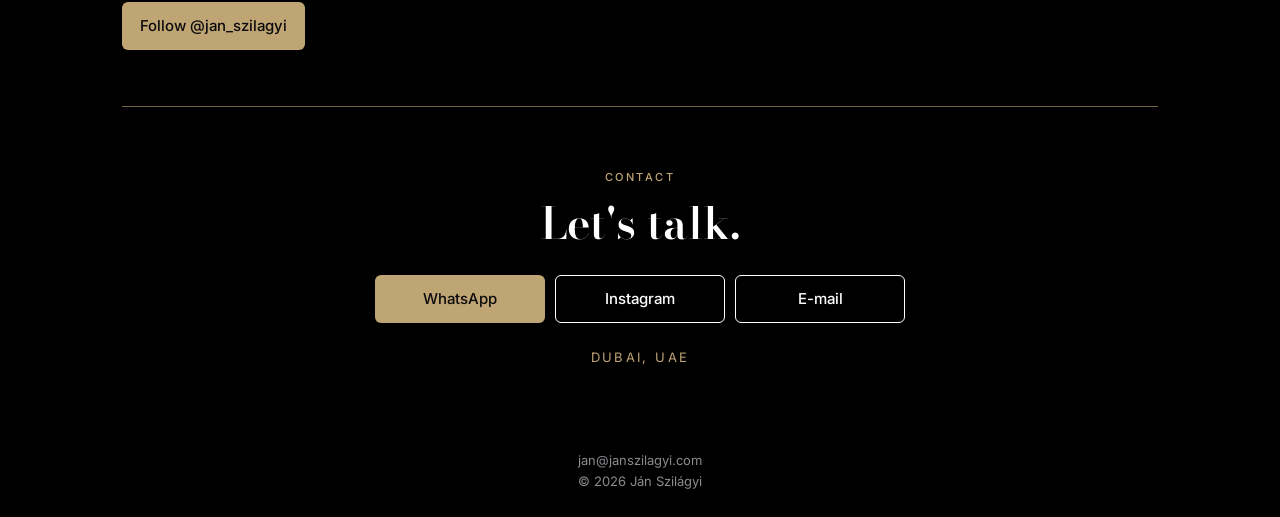
==== commit 5c6cb3c9: "Reorder sections: Hero, Coaching, About, Results, Contact Co-Authored-By: Claude Opus 5.5 <noreply@a" ====
--- a/index.html
+++ b/index.html
@@ -31,8 +31,7 @@
   .serif{font-family:var(--serif)}
   .wrap{width:100%;max-width:1080px;margin:0 auto;padding:0 22px}
   section{padding:44px 0} /* jednotný rytmus: 44 px nad aj pod každou šampanskou linkou */
-  .results{padding-bottom:0} /* nasleduje tmavý Coaching – oddeľuje ich šampanská linka */
-  .results .wrap::after{content:"";display:block;height:1px;background:rgba(191,164,116,.6);margin-top:44px}
+  .results{padding-top:0} /* poradie: Úvod → Coaching → About → Results → Contact */
   .about p:last-child{margin-bottom:0}
   .about,.contact{padding-top:0} /* linka je hneď na začiatku sekcie */
 
@@ -87,7 +86,7 @@
   /* ABOUT */
   /* ABOUT – tmavá ako zvyšok webu; sekcie oddeľuje šampanská linka */
   .about{background:var(--deep);color:var(--white)}
-  .about .wrap::before,.contact .wrap::before{content:"";display:block;height:1px;background:rgba(191,164,116,.6);margin-bottom:44px}
+  .about .wrap::before,.results .wrap::before,.contact .wrap::before{content:"";display:block;height:1px;background:rgba(191,164,116,.6);margin-bottom:44px}
   .about .label{color:var(--accent)}
   .about p{font-family:var(--serif);font-size:clamp(19px,4.8vw,22px);line-height:1.5;color:rgba(255,255,255,.82);margin-bottom:14px;max-width:660px} /* texty v Bodoni ako piliere Coachingu */
   .about p:first-of-type{font-size:clamp(22px,5.6vw,28px);line-height:1.35}
@@ -138,9 +137,8 @@
   /* DESKTOP */
   @media (min-width:900px){
     section{padding:56px 0}
-    .results .wrap::after{margin-top:56px}
     .about,.contact{padding-top:0}
-    .about .wrap::before,.contact .wrap::before{margin-bottom:56px}
+    .about .wrap::before,.results .wrap::before,.contact .wrap::before{margin-bottom:56px}
     .hero{min-height:90svh;display:flex;align-items:center}
     /* desktop: široká fotka (Higgsfield outpaint 16:9) cez celú šírku, vľavo a dole sa rozpúšťa do čiernej */
     .hero picture{position:absolute;inset:0}
@@ -191,57 +189,6 @@
 
 <main>
 <!-- 2. VÝSLEDKY -->
-<section class="results" id="results">
-  <div class="wrap">
-    <span class="label">Results</span>
-    <h2>Proven on stage.</h2>
-    <div class="result">
-      <div class="title">World Vice Champion</div>
-      <div class="meta">Men's Athletic · World Natural Games, Dubai · 2025</div>
-    </div>
-    <div class="result">
-      <div class="title">Slovak Champion</div>
-      <div class="meta">Men's Athletic · ICN Slovakia, Banská Bystrica · 2026</div>
-    </div>
-    <div class="result">
-      <div class="title">1st place</div>
-      <div class="meta">Men's Athletic · V4 Natural Games, Kraków · 2026</div>
-    </div>
-    <div class="result">
-      <div class="title">European Champion</div>
-      <div class="meta">Men's Athletic · ICN European Games, Bratislava · 2026</div>
-    </div>
-    <div class="result">
-      <div class="title">3rd place</div>
-      <div class="meta">Men's Athletic · ICN World, Bali · 2026</div>
-    </div>
-    <div class="result">
-      <div class="title">2nd place</div>
-      <div class="meta">Men's Bodybuilding Rookie · World Natural Games, Dubai · 2026</div>
-    </div>
-    <div class="result">
-      <div class="title">4th place</div>
-      <div class="meta">Men's Athletic · World Natural Games, Dubai · 2026</div>
-    </div>
-    <!-- Instagram: živý feed z Behold (feeds.behold.so/uoag7CROTXPtqR7PiiMf), načíta sa skriptom dole.
-         Obrázky ig-1..6.jpg sú záloha, ak by feed nebol dostupný. -->
-    <div class="ig-head">
-      <span class="label">Instagram</span>
-      <p class="ig-title">Behind the results.</p>
-    </div>
-    <div class="gallery ig">
-      <a href="https://instagram.com/jan_szilagyi" target="_blank" rel="noopener"><figure><img src="images/ig-1.jpg" alt="Ján on the World Natural Games 2026 podium with the UAE flag" loading="lazy"></figure></a>
-      <a href="https://instagram.com/jan_szilagyi" target="_blank" rel="noopener"><figure><img src="images/ig-2.jpg" alt="Thank you post with 2nd and 4th place results" loading="lazy"></figure></a>
-      <a href="https://instagram.com/jan_szilagyi" target="_blank" rel="noopener"><figure><img src="images/ig-3.jpg" alt="Ján posing on stage at World Natural Games 2026" loading="lazy"></figure></a>
-      <a href="https://instagram.com/jan_szilagyi" target="_blank" rel="noopener"><figure><img src="images/ig-4.jpg" alt="Training two days before the competition" loading="lazy"></figure></a>
-      <a href="https://instagram.com/jan_szilagyi" target="_blank" rel="noopener"><figure><img src="images/ig-5.jpg" alt="Post-competition breakfast with medals" loading="lazy"></figure></a>
-      <a href="https://instagram.com/jan_szilagyi" target="_blank" rel="noopener"><figure><img src="images/ig-6.jpg" alt="Morning walk in Dubai during peak week" loading="lazy"></figure></a>
-    </div>
-    <a class="btn btn-primary ig-follow" href="https://instagram.com/jan_szilagyi" target="_blank" rel="noopener">Follow @jan_szilagyi</a>
-  </div>
-</section>
-
-<!-- 3. COACHING -->
 <section class="coaching" id="coaching">
   <!-- Higgsfield slučky: video/coaching-loop-mobile.mp4 (9:16) a video/coaching-loop-desktop.mp4 (16:9), bez zvuku -->
   <video class="bg-video" muted loop playsinline preload="none" aria-hidden="true"
@@ -278,7 +225,7 @@
   </div>
 </section>
 
-<!-- 4. O MNE -->
+<!-- 3. COACHING -->
 <section class="about" id="about">
   <div class="wrap">
     <span class="label">About</span>
@@ -287,6 +234,57 @@
     <p>Since 2019 I've coached people one-to-one, from complete beginners to performance-focused clients.</p>
     <p>In 2026 I brought that discipline from Slovakia to Dubai.</p>
     <p>I don't want clients who depend on me. I want them to own the system.</p>
+  </div>
+</section>
+
+<!-- 4. O MNE -->
+<section class="results" id="results">
+  <div class="wrap">
+    <span class="label">Results</span>
+    <h2>Proven on stage.</h2>
+    <div class="result">
+      <div class="title">World Vice Champion</div>
+      <div class="meta">Men's Athletic · World Natural Games, Dubai · 2025</div>
+    </div>
+    <div class="result">
+      <div class="title">Slovak Champion</div>
+      <div class="meta">Men's Athletic · ICN Slovakia, Banská Bystrica · 2026</div>
+    </div>
+    <div class="result">
+      <div class="title">1st place</div>
+      <div class="meta">Men's Athletic · V4 Natural Games, Kraków · 2026</div>
+    </div>
+    <div class="result">
+      <div class="title">European Champion</div>
+      <div class="meta">Men's Athletic · ICN European Games, Bratislava · 2026</div>
+    </div>
+    <div class="result">
+      <div class="title">3rd place</div>
+      <div class="meta">Men's Athletic · ICN World, Bali · 2026</div>
+    </div>
+    <div class="result">
+      <div class="title">2nd place</div>
+      <div class="meta">Men's Bodybuilding Rookie · World Natural Games, Dubai · 2026</div>
+    </div>
+    <div class="result">
+      <div class="title">4th place</div>
+      <div class="meta">Men's Athletic · World Natural Games, Dubai · 2026</div>
+    </div>
+    <!-- Instagram: živý feed z Behold (feeds.behold.so/uoag7CROTXPtqR7PiiMf), načíta sa skriptom dole.
+         Obrázky ig-1..6.jpg sú záloha, ak by feed nebol dostupný. -->
+    <div class="ig-head">
+      <span class="label">Instagram</span>
+      <p class="ig-title">Behind the results.</p>
+    </div>
+    <div class="gallery ig">
+      <a href="https://instagram.com/jan_szilagyi" target="_blank" rel="noopener"><figure><img src="images/ig-1.jpg" alt="Ján on the World Natural Games 2026 podium with the UAE flag" loading="lazy"></figure></a>
+      <a href="https://instagram.com/jan_szilagyi" target="_blank" rel="noopener"><figure><img src="images/ig-2.jpg" alt="Thank you post with 2nd and 4th place results" loading="lazy"></figure></a>
+      <a href="https://instagram.com/jan_szilagyi" target="_blank" rel="noopener"><figure><img src="images/ig-3.jpg" alt="Ján posing on stage at World Natural Games 2026" loading="lazy"></figure></a>
+      <a href="https://instagram.com/jan_szilagyi" target="_blank" rel="noopener"><figure><img src="images/ig-4.jpg" alt="Training two days before the competition" loading="lazy"></figure></a>
+      <a href="https://instagram.com/jan_szilagyi" target="_blank" rel="noopener"><figure><img src="images/ig-5.jpg" alt="Post-competition breakfast with medals" loading="lazy"></figure></a>
+      <a href="https://instagram.com/jan_szilagyi" target="_blank" rel="noopener"><figure><img src="images/ig-6.jpg" alt="Morning walk in Dubai during peak week" loading="lazy"></figure></a>
+    </div>
+    <a class="btn btn-primary ig-follow" href="https://instagram.com/jan_szilagyi" target="_blank" rel="noopener">Follow @jan_szilagyi</a>
   </div>
 </section>
 
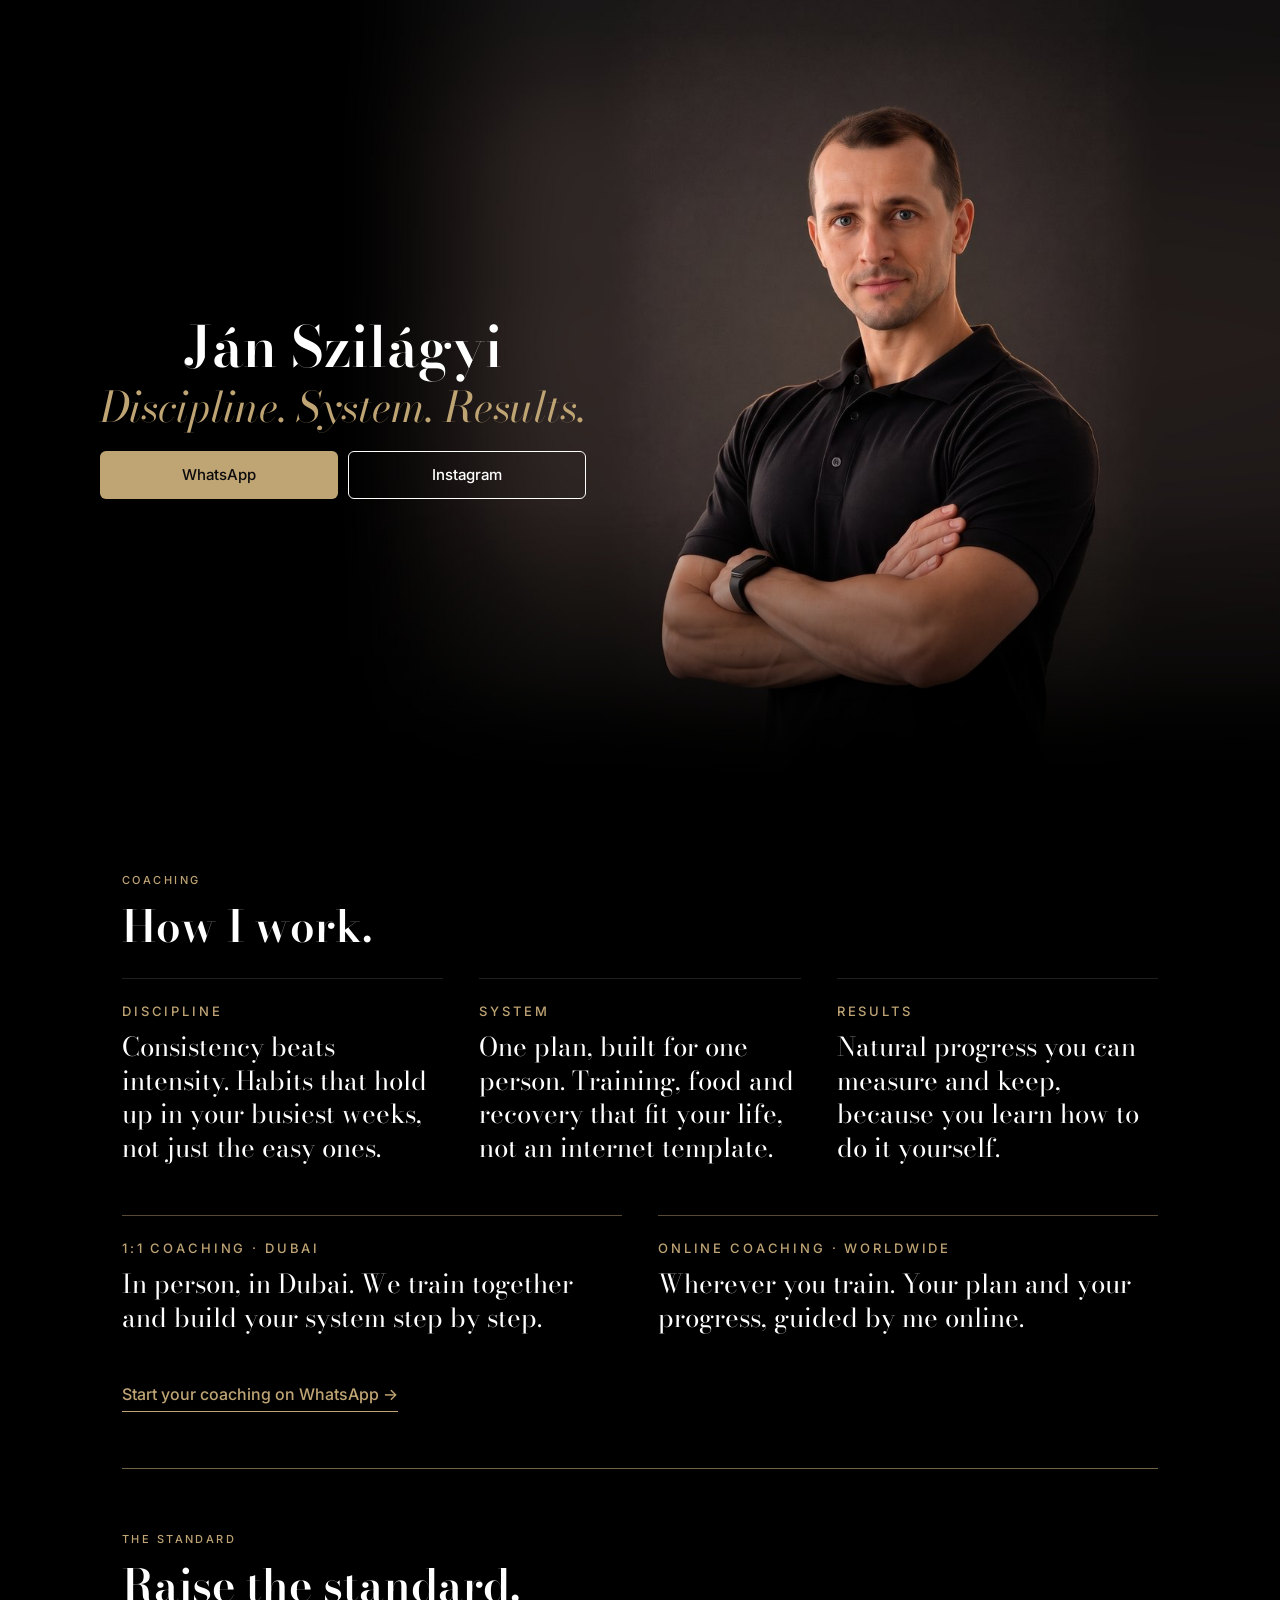
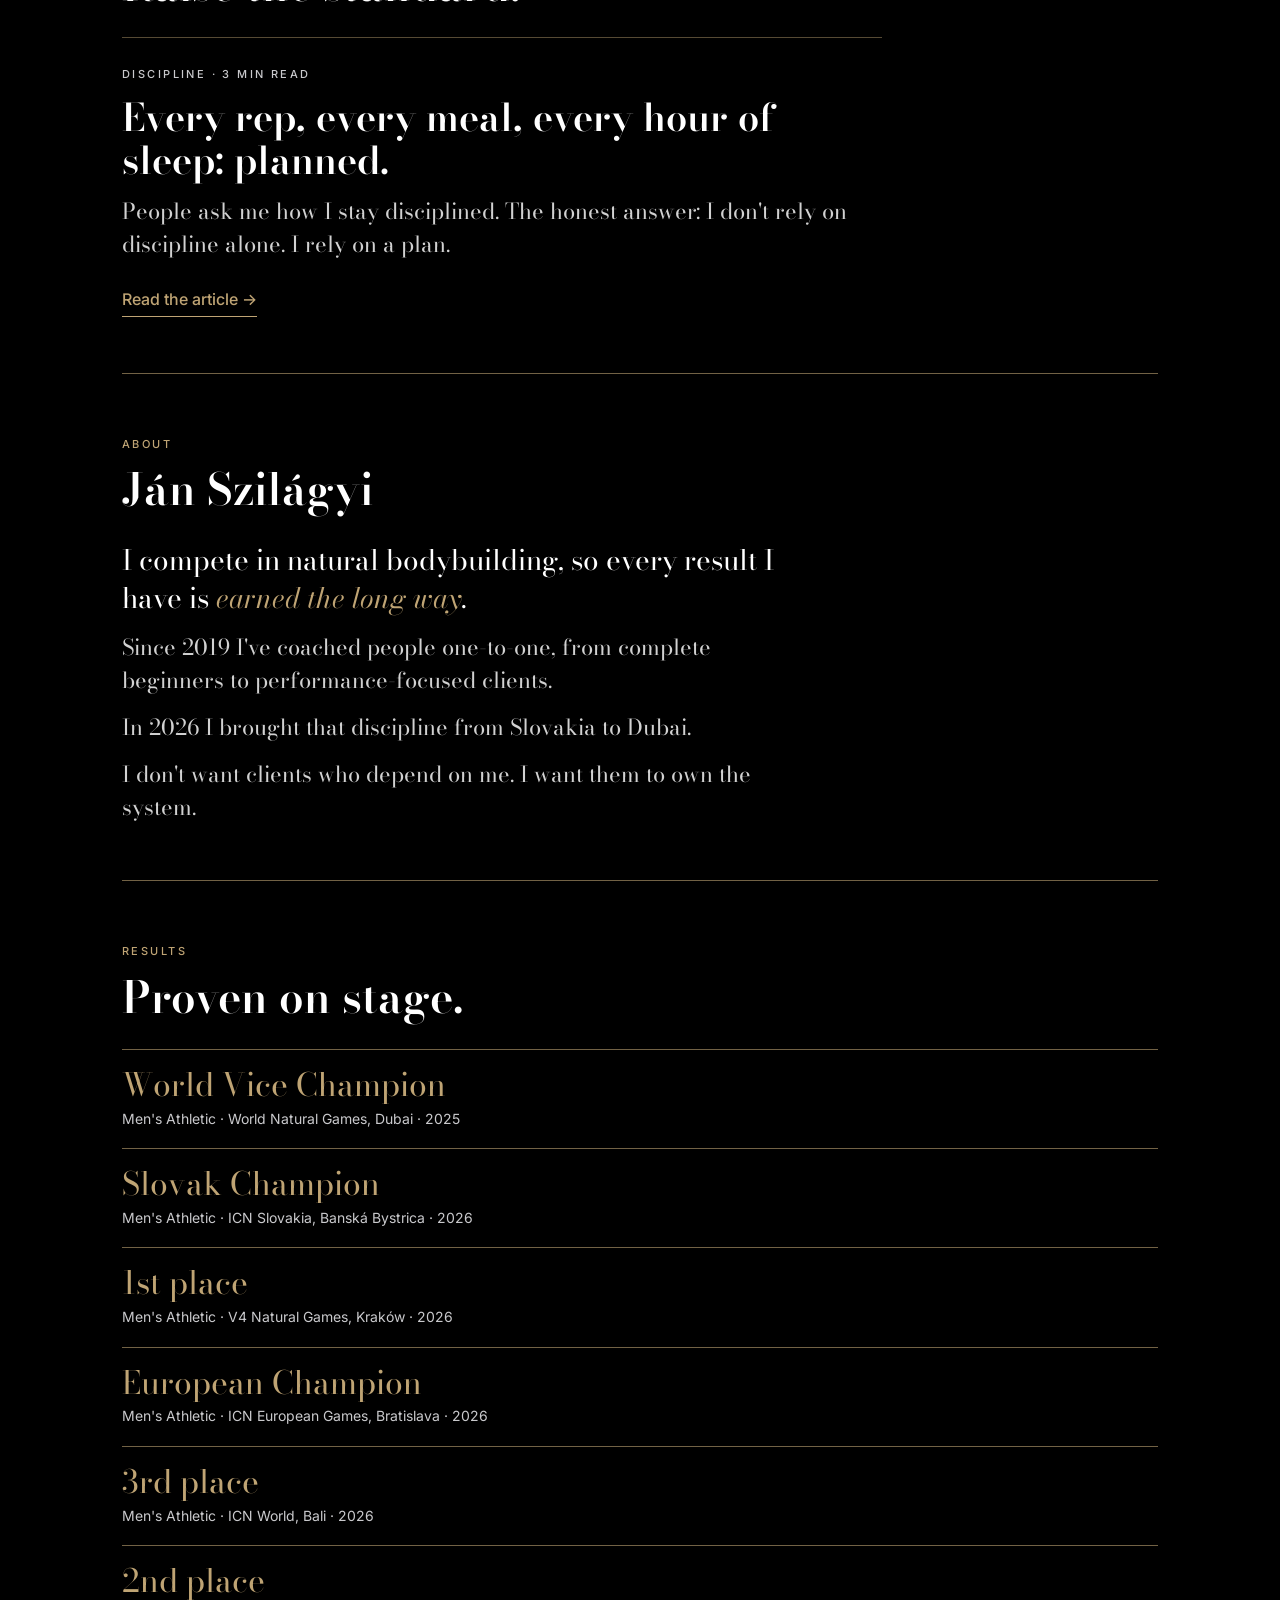
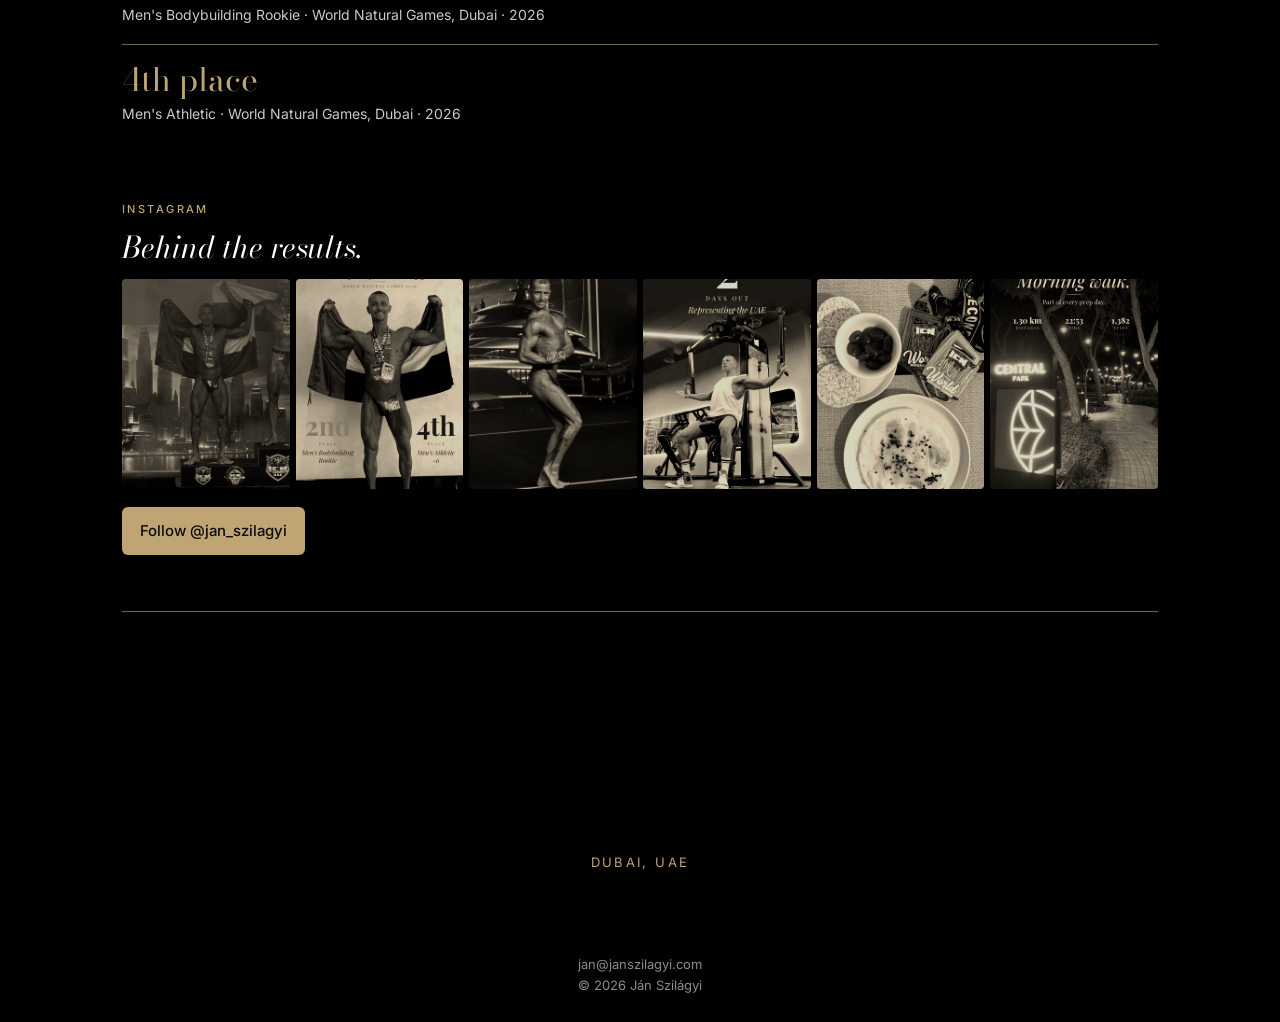
==== commit 304f884f: "Add The Standard: homepage block, index page and first article Co-Authored-By: Claude Opus 5.5 <nore" ====
--- a/index.html
+++ b/index.html
@@ -55,7 +55,7 @@
 
   /* RESULTS */
   .results{background:var(--deep)}
-  .results h2,.coaching h2,.about h2,.contact h2{font-family:var(--serif);font-weight:600;font-size:clamp(30px,7vw,44px);line-height:1.1;margin:10px 0 28px}
+  .results h2,.coaching h2,.standard h2,.about h2,.contact h2{font-family:var(--serif);font-weight:600;font-size:clamp(30px,7vw,44px);line-height:1.1;margin:10px 0 28px}
   .result{border-top:1px solid rgba(191,164,116,.35);padding:18px 0}
   .result:last-of-type{border-bottom:1px solid rgba(191,164,116,.35)}
   .result .title{font-family:var(--serif);font-size:clamp(24px,6vw,32px);color:var(--accent);line-height:1.15}
@@ -66,7 +66,10 @@
   .gallery a:hover img{transform:scale(1.04);opacity:.9}
   .ig-head{margin-top:52px}
   .ig-title{font-family:var(--serif);font-style:italic;font-size:clamp(22px,5.6vw,30px);line-height:1.2;margin-top:8px}
-  .gallery.ig{grid-template-columns:repeat(3,1fr);gap:6px;margin-top:14px}
+  /* mobil: Instagram ako vodorovné posúvanie prstom – väčšie príspevky, ďalší vykukuje sprava */
+  .gallery.ig{display:flex;gap:8px;margin-top:14px;overflow-x:auto;scroll-snap-type:x mandatory;-webkit-overflow-scrolling:touch;scrollbar-width:none;margin-right:-22px;padding-right:22px}
+  .gallery.ig::-webkit-scrollbar{display:none}
+  .gallery.ig a{flex:0 0 72%;scroll-snap-align:start}
   .ig-follow{margin-top:18px;width:100%}
   .gallery.ig figure{position:relative}
   /* Jednotný šampanský tón pre IG príspevky; po prejdení myšou plná farba */
@@ -83,10 +86,18 @@
   .offers .pillar{border-top-color:rgba(191,164,116,.45)}
   .link-cta{display:inline-flex;align-items:center;gap:8px;margin-top:26px;font-size:16px;font-weight:500;color:var(--accent);text-decoration:none;border-bottom:1px solid var(--accent);padding-bottom:3px}
 
+  /* THE STANDARD – články (blok hneď za Coaching) */
+  .standard{background:var(--deep);padding-top:0}
+  .post-card{display:block;text-decoration:none;border-top:1px solid rgba(191,164,116,.45);padding-top:22px;max-width:760px}
+  .post-meta{font-size:11px;letter-spacing:.22em;text-transform:uppercase;color:var(--soft);font-weight:500}
+  .post-title{font-family:var(--serif);font-weight:600;font-size:clamp(26px,6.6vw,38px);line-height:1.15;margin:10px 0 12px;transition:color .3s}
+  .post-card:hover .post-title{color:var(--accent)}
+  .post-excerpt{font-family:var(--serif);font-size:clamp(19px,4.8vw,22px);line-height:1.5;color:rgba(255,255,255,.82)}
+
   /* ABOUT */
   /* ABOUT – tmavá ako zvyšok webu; sekcie oddeľuje šampanská linka */
   .about{background:var(--deep);color:var(--white)}
-  .about .wrap::before,.results .wrap::before,.contact .wrap::before{content:"";display:block;height:1px;background:rgba(191,164,116,.6);margin-bottom:44px}
+  .standard .wrap::before,.about .wrap::before,.results .wrap::before,.contact .wrap::before{content:"";display:block;height:1px;background:rgba(191,164,116,.6);margin-bottom:44px}
   .about .label{color:var(--accent)}
   .about p{font-family:var(--serif);font-size:clamp(19px,4.8vw,22px);line-height:1.5;color:rgba(255,255,255,.82);margin-bottom:14px;max-width:660px} /* texty v Bodoni ako piliere Coachingu */
   .about p:first-of-type{font-size:clamp(22px,5.6vw,28px);line-height:1.35}
@@ -138,7 +149,8 @@
   @media (min-width:900px){
     section{padding:56px 0}
     .about,.contact{padding-top:0}
-    .about .wrap::before,.results .wrap::before,.contact .wrap::before{margin-bottom:56px}
+    .standard .wrap::before,.about .wrap::before,.results .wrap::before,.contact .wrap::before{margin-bottom:56px}
+    .standard{padding-top:0}
     .hero{min-height:90svh;display:flex;align-items:center}
     /* desktop: široká fotka (Higgsfield outpaint 16:9) cez celú šírku, vľavo a dole sa rozpúšťa do čiernej */
     .hero picture{position:absolute;inset:0}
@@ -152,7 +164,7 @@
     .hero .btn{width:auto}
     .btns{grid-template-columns:auto auto;justify-content:start}
     .btn{min-width:170px}
-    .gallery.ig{grid-template-columns:repeat(6,1fr)}
+    .gallery.ig{display:grid;grid-template-columns:repeat(6,1fr);gap:6px;overflow:visible;margin-right:0;padding-right:0}
     .ig-follow{display:inline-flex;width:auto}
     .pillars{display:grid;grid-template-columns:repeat(3,1fr);gap:36px}
     .offers{grid-template-columns:repeat(2,1fr)}
@@ -225,6 +237,20 @@
   </div>
 </section>
 
+<!-- 3. THE STANDARD (články) -->
+<section class="standard" id="the-standard">
+  <div class="wrap">
+    <span class="label">The Standard</span>
+    <h2>Raise the standard.</h2>
+    <a class="post-card" href="the-standard/every-rep-every-meal-planned/">
+      <span class="post-meta">Discipline · 3 min read</span>
+      <h3 class="post-title">Every rep, every meal, every hour of sleep: planned.</h3>
+      <p class="post-excerpt">People ask me how I stay disciplined. The honest answer: I don't rely on discipline alone. I rely on a plan.</p>
+    </a>
+    <a class="link-cta" href="the-standard/every-rep-every-meal-planned/">Read the article →</a>
+  </div>
+</section>
+
 <!-- 3. COACHING -->
 <section class="about" id="about">
   <div class="wrap">
@@ -307,7 +333,7 @@
 
 <script>
   // Plynulé zjavenie obsahu pri scrollovaní
-  document.querySelectorAll('section h2, section .label, .result, .gallery figure, .pillar, .link-cta, .about p, .contact .btns, .contact .email')
+  document.querySelectorAll('section h2, section .label, .post-card, .result, .gallery figure, .pillar, .link-cta, .about p, .contact .btns, .contact .email')
     .forEach(function(el){ el.classList.add('reveal'); });
   var io = new IntersectionObserver(function(entries){
     entries.forEach(function(e){
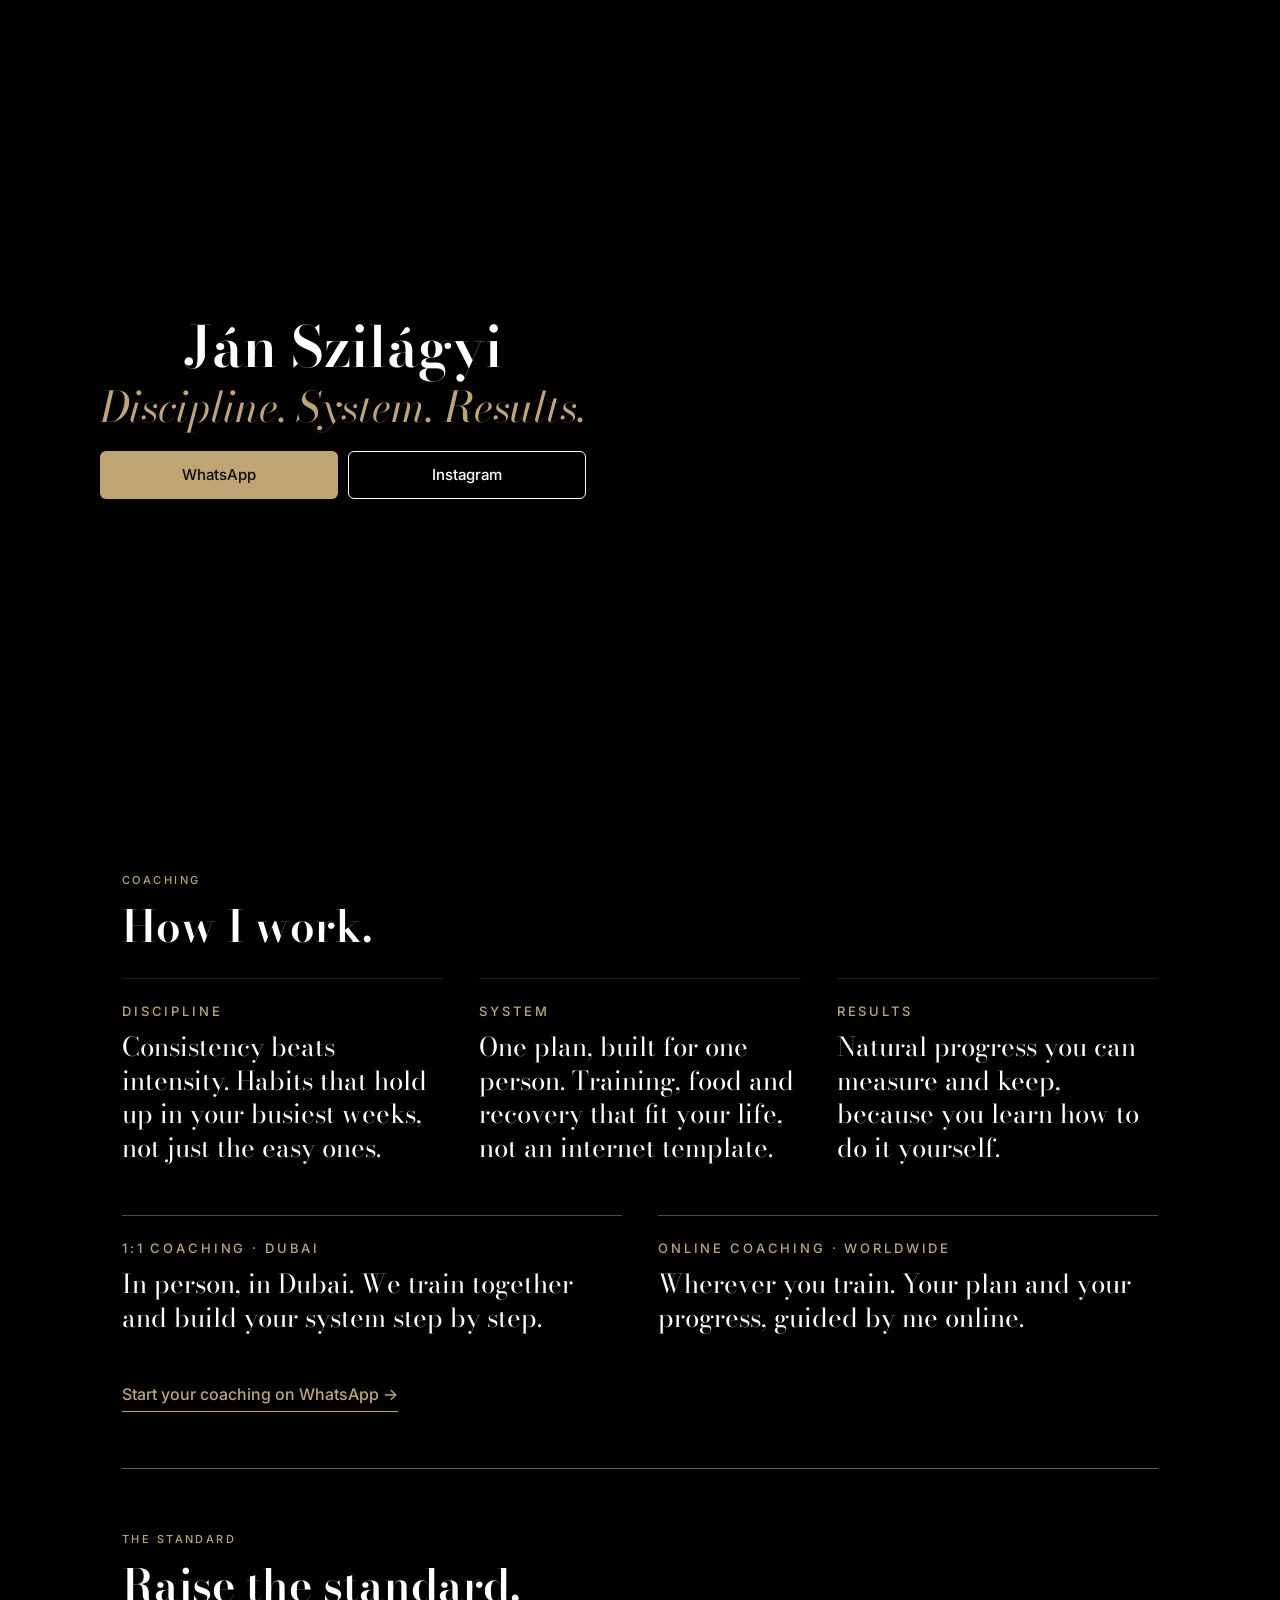
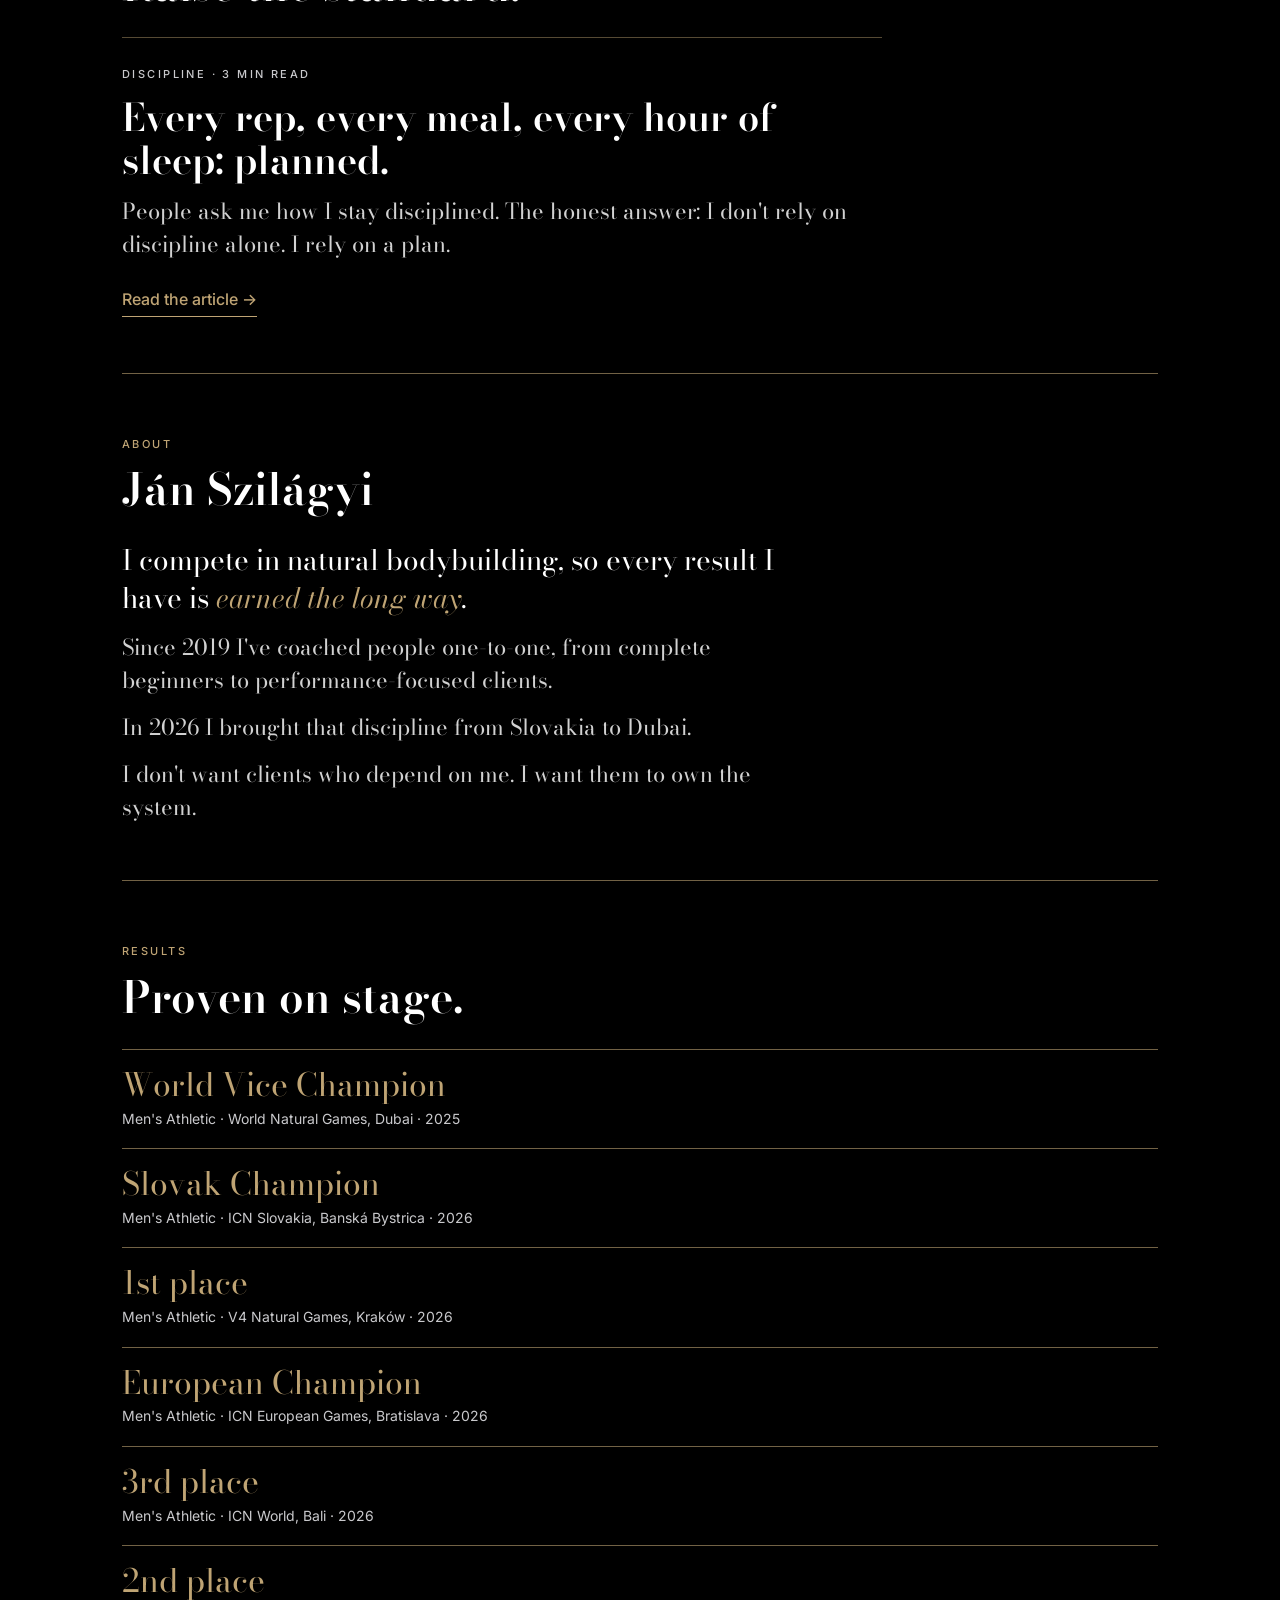
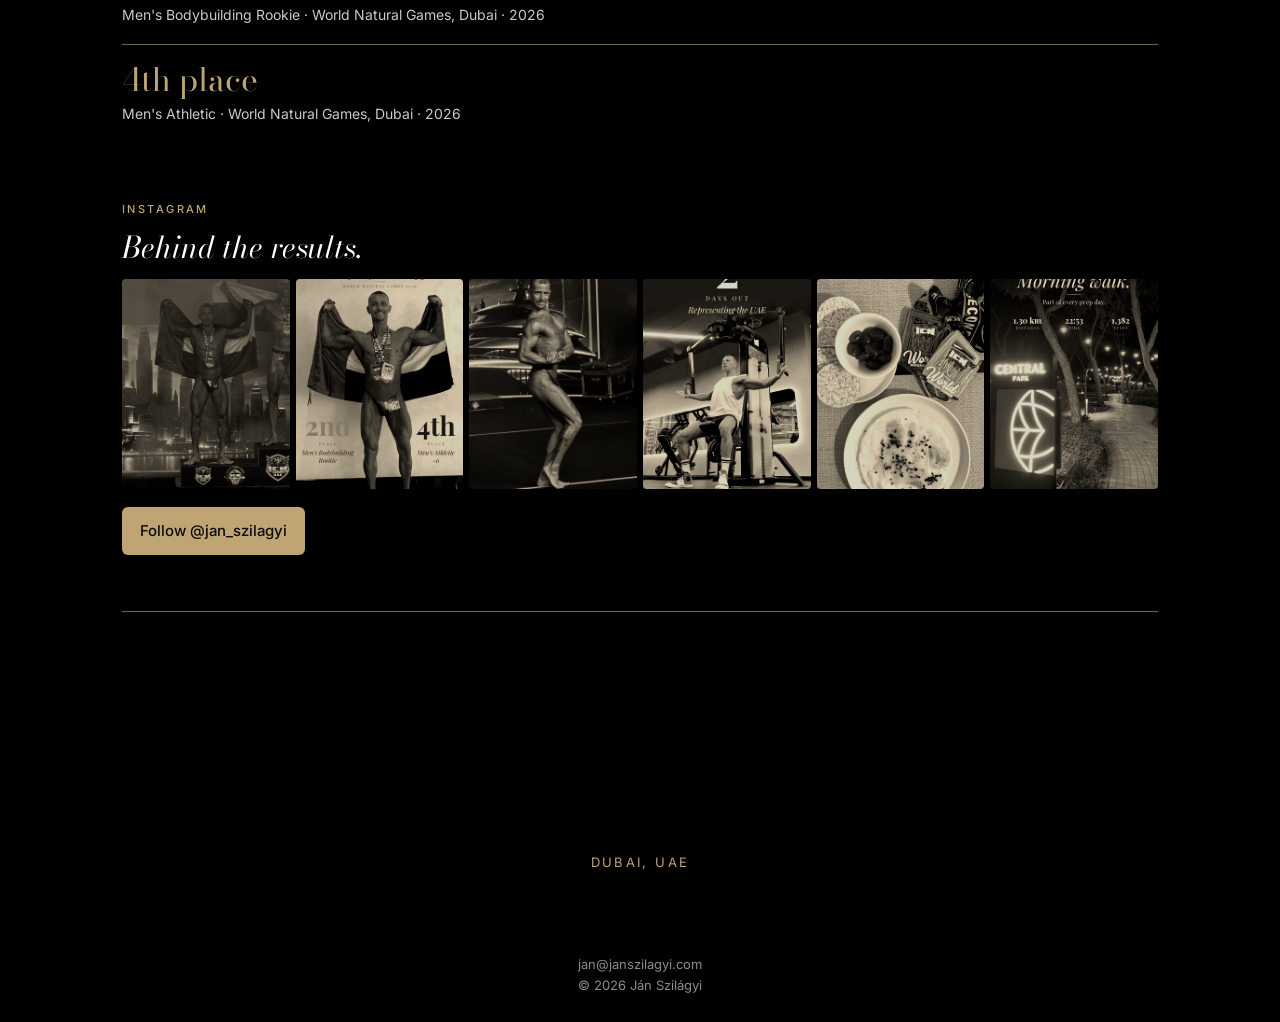
==== commit 8fca5d62: "SEO: add sitemap.xml, robots.txt, canonical/og:url, absolute og:image, Person schema Co-Authored-By:" ====
--- a/index.html
+++ b/index.html
@@ -8,7 +8,10 @@
 <meta name="theme-color" content="#0B0B0C">
 <meta property="og:title" content="Ján Szilágyi – Natural Athlete, Coach, Mentor">
 <meta property="og:description" content="Discipline. System. Results. Dubai, UAE.">
-<meta property="og:image" content="images/hero.jpg">
+<meta property="og:image" content="https://janszilagyi.com/images/hero.jpg">
+<link rel="canonical" href="https://janszilagyi.com/">
+<meta property="og:url" content="https://janszilagyi.com/">
+<script type="application/ld+json">{"@context": "https://schema.org", "@type": "Person", "name": "Ján Szilágyi", "url": "https://janszilagyi.com/", "image": "https://janszilagyi.com/images/hero.jpg", "jobTitle": "Natural athlete and coach", "address": {"@type": "PostalAddress", "addressLocality": "Dubai", "addressCountry": "AE"}, "sameAs": ["https://instagram.com/jan_szilagyi"]}</script>
 <meta property="og:type" content="website">
 <link rel="preconnect" href="https://fonts.googleapis.com">
 <link rel="preconnect" href="https://fonts.gstatic.com" crossorigin>
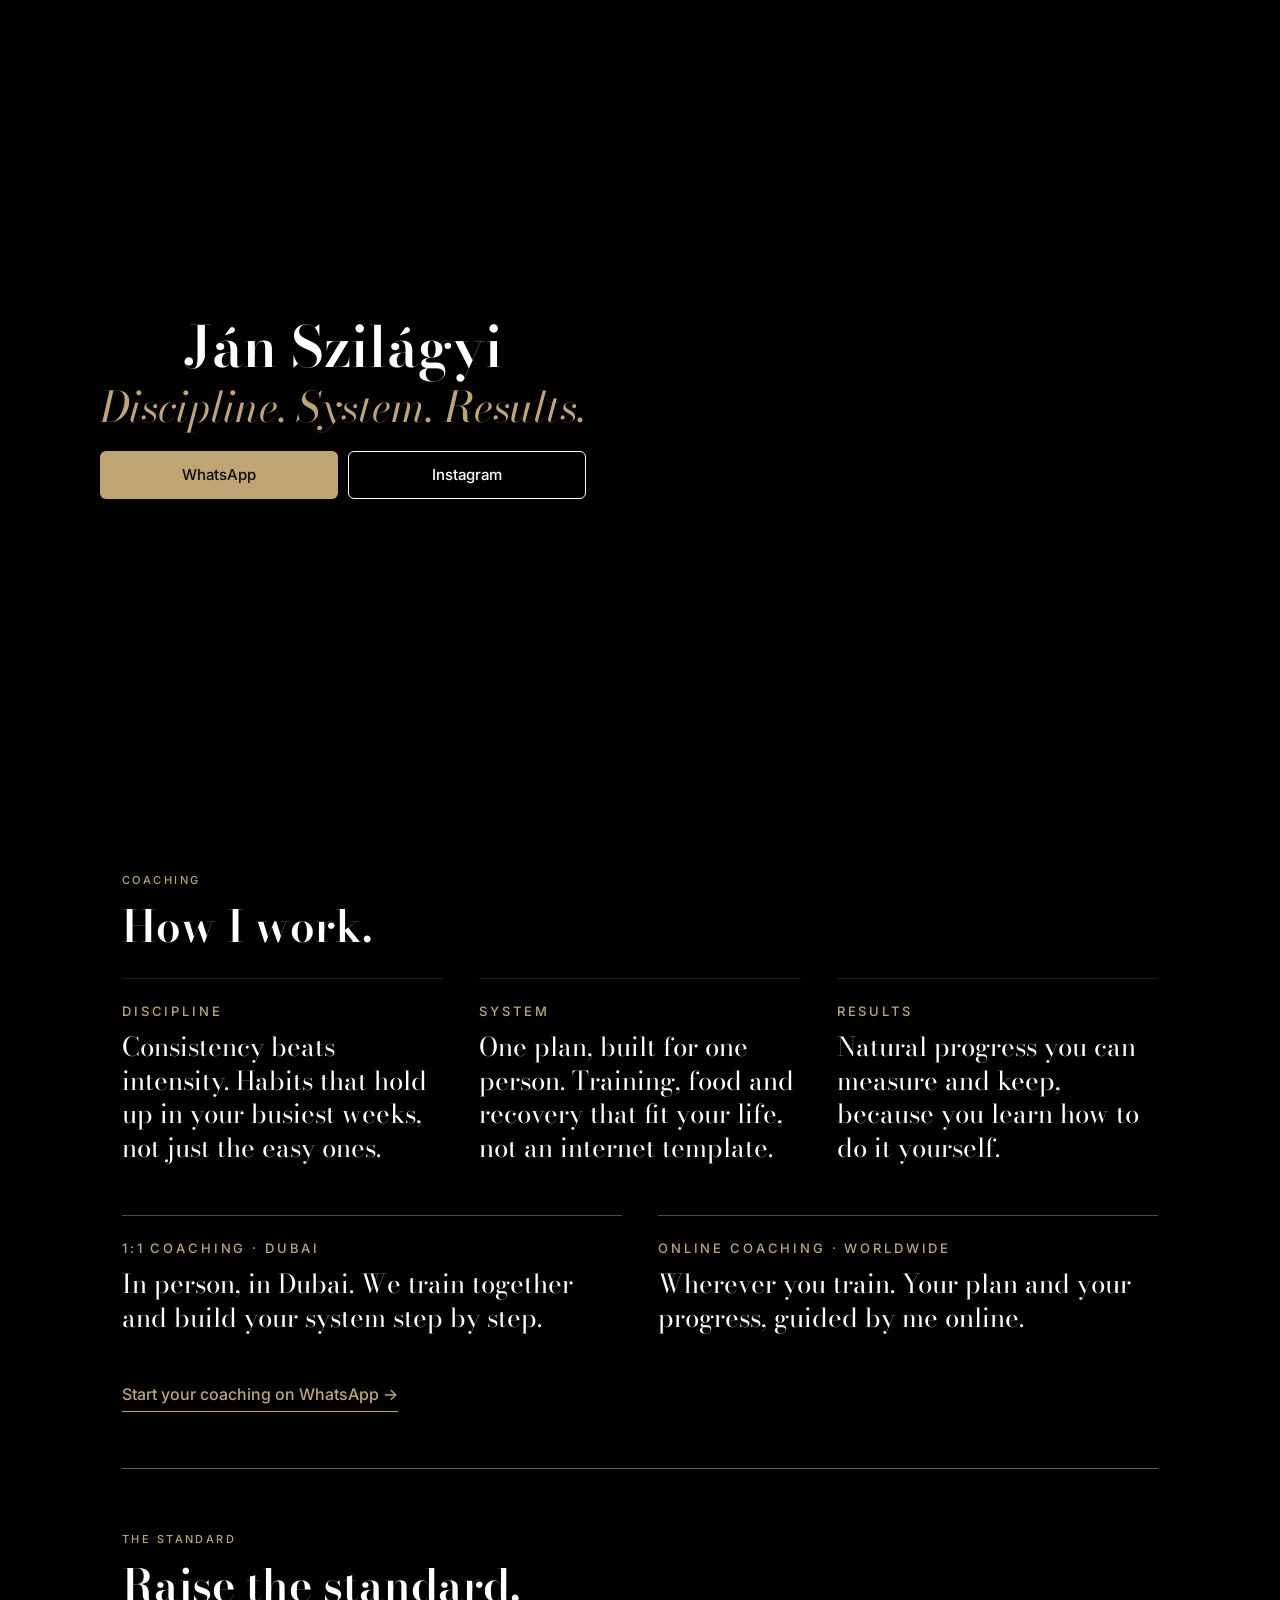
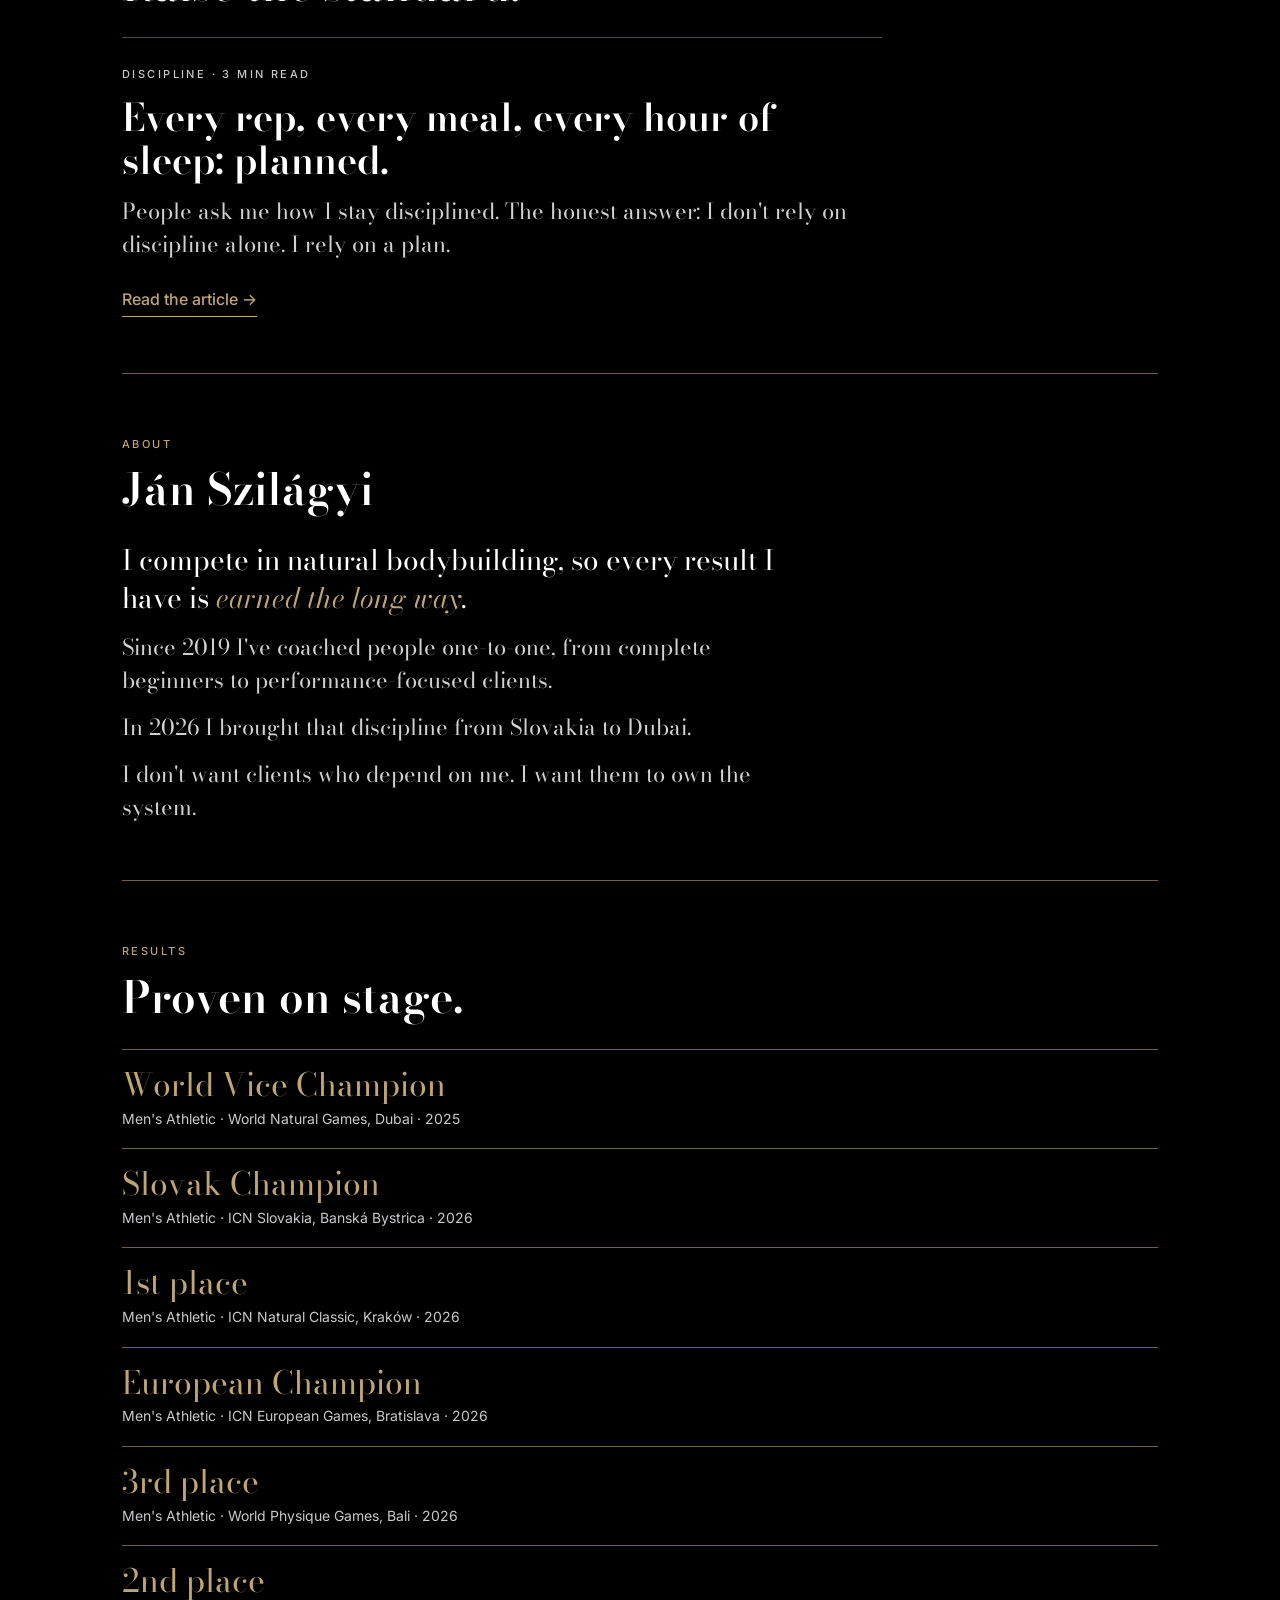
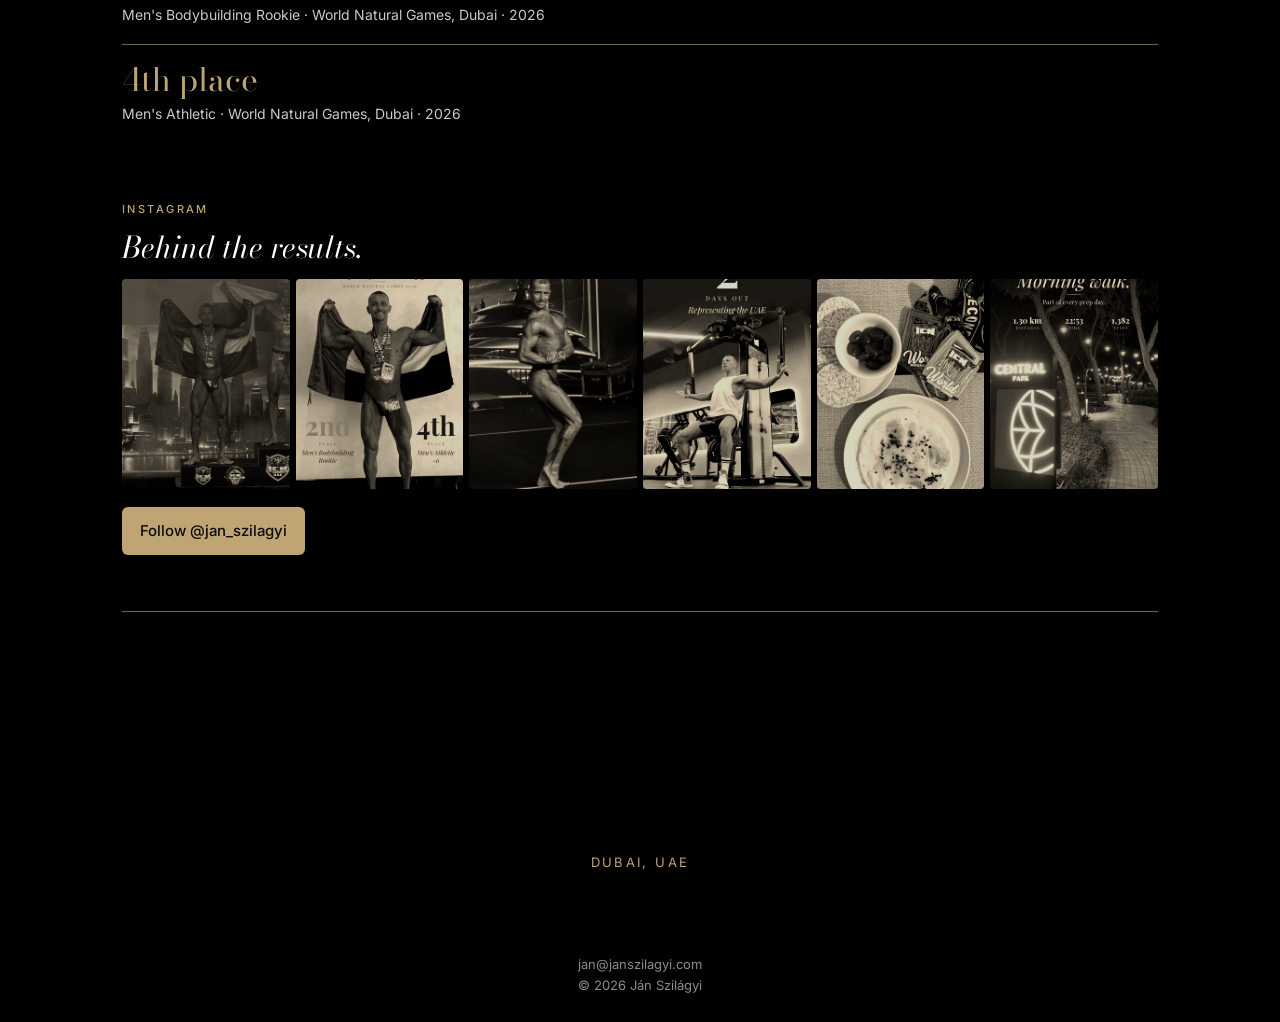
==== commit 6a429c92: "Add /card/ digital business card (vCard, QR); fix results: Natural Classic Kraków, World Physique Ga" ====
--- a/index.html
+++ b/index.html
@@ -281,7 +281,7 @@
     </div>
     <div class="result">
       <div class="title">1st place</div>
-      <div class="meta">Men's Athletic · V4 Natural Games, Kraków · 2026</div>
+      <div class="meta">Men's Athletic · ICN Natural Classic, Kraków · 2026</div>
     </div>
     <div class="result">
       <div class="title">European Champion</div>
@@ -289,7 +289,7 @@
     </div>
     <div class="result">
       <div class="title">3rd place</div>
-      <div class="meta">Men's Athletic · ICN World, Bali · 2026</div>
+      <div class="meta">Men's Athletic · World Physique Games, Bali · 2026</div>
     </div>
     <div class="result">
       <div class="title">2nd place</div>
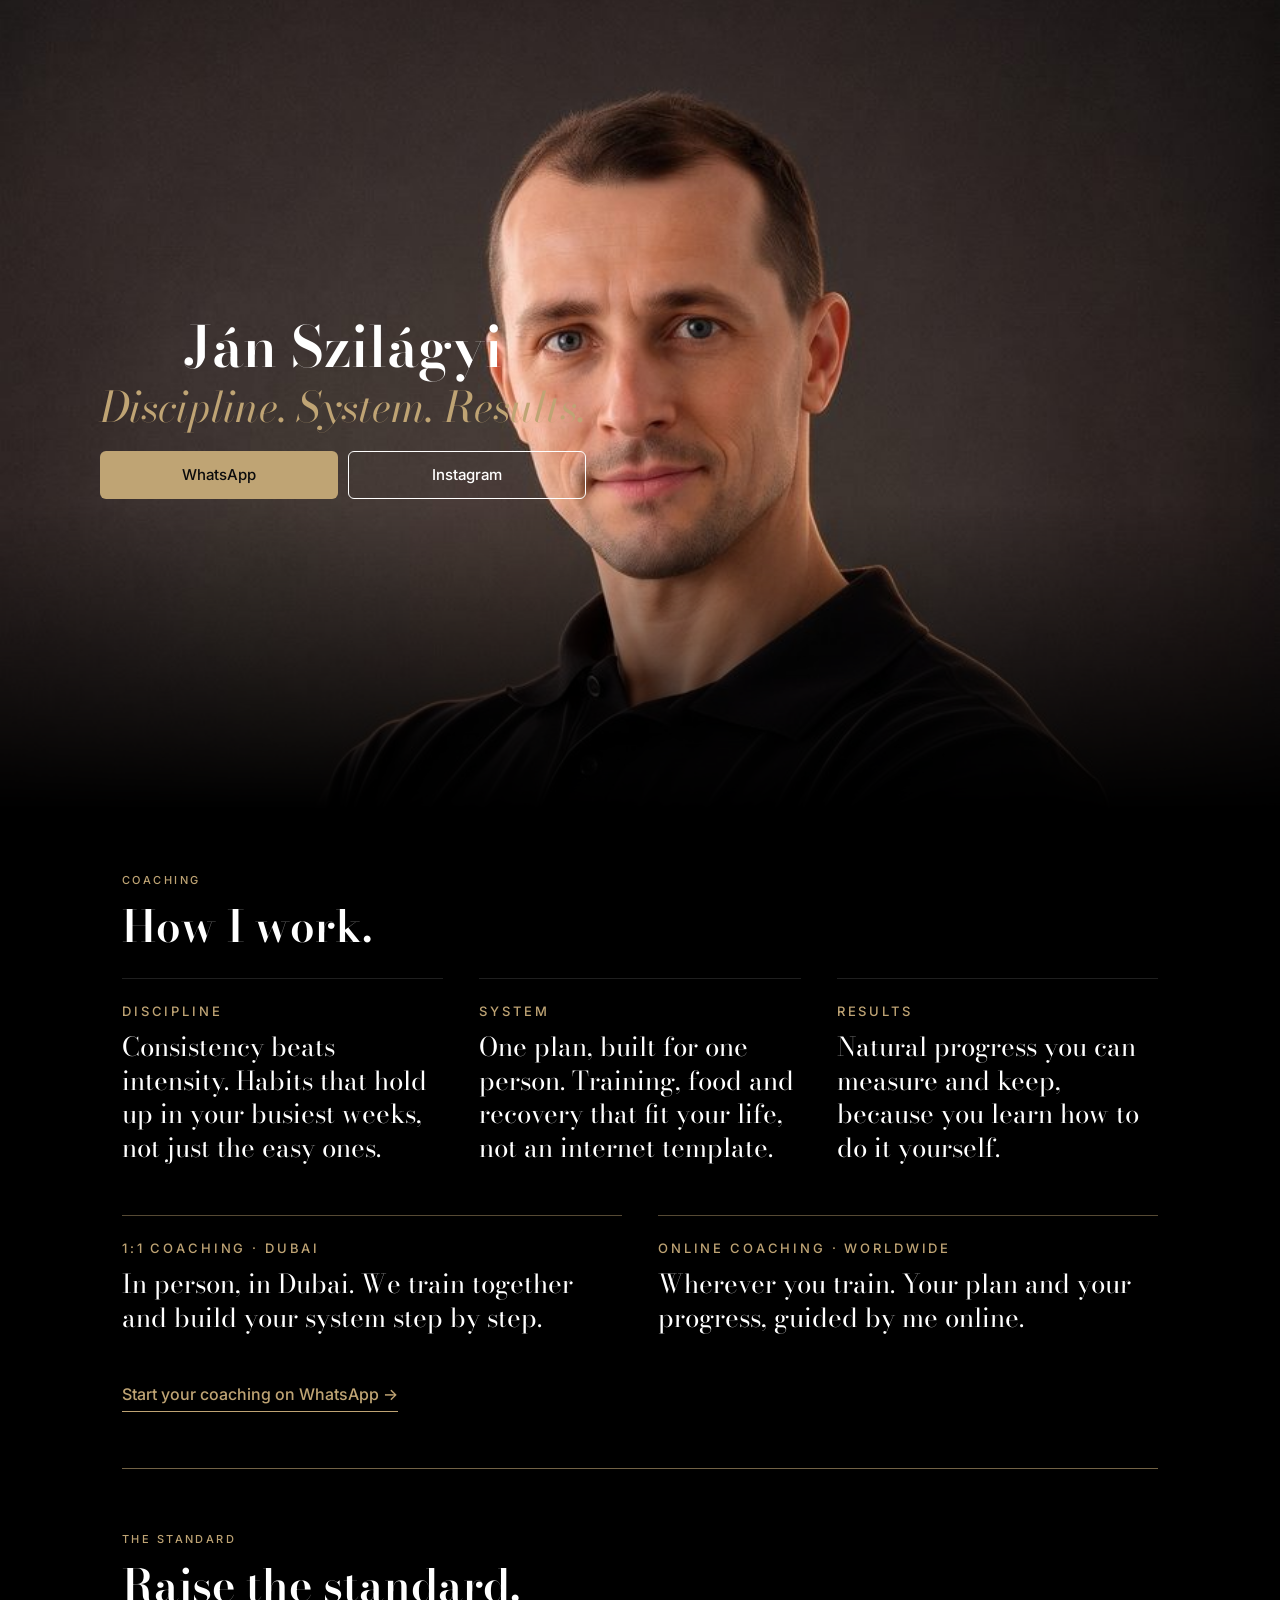
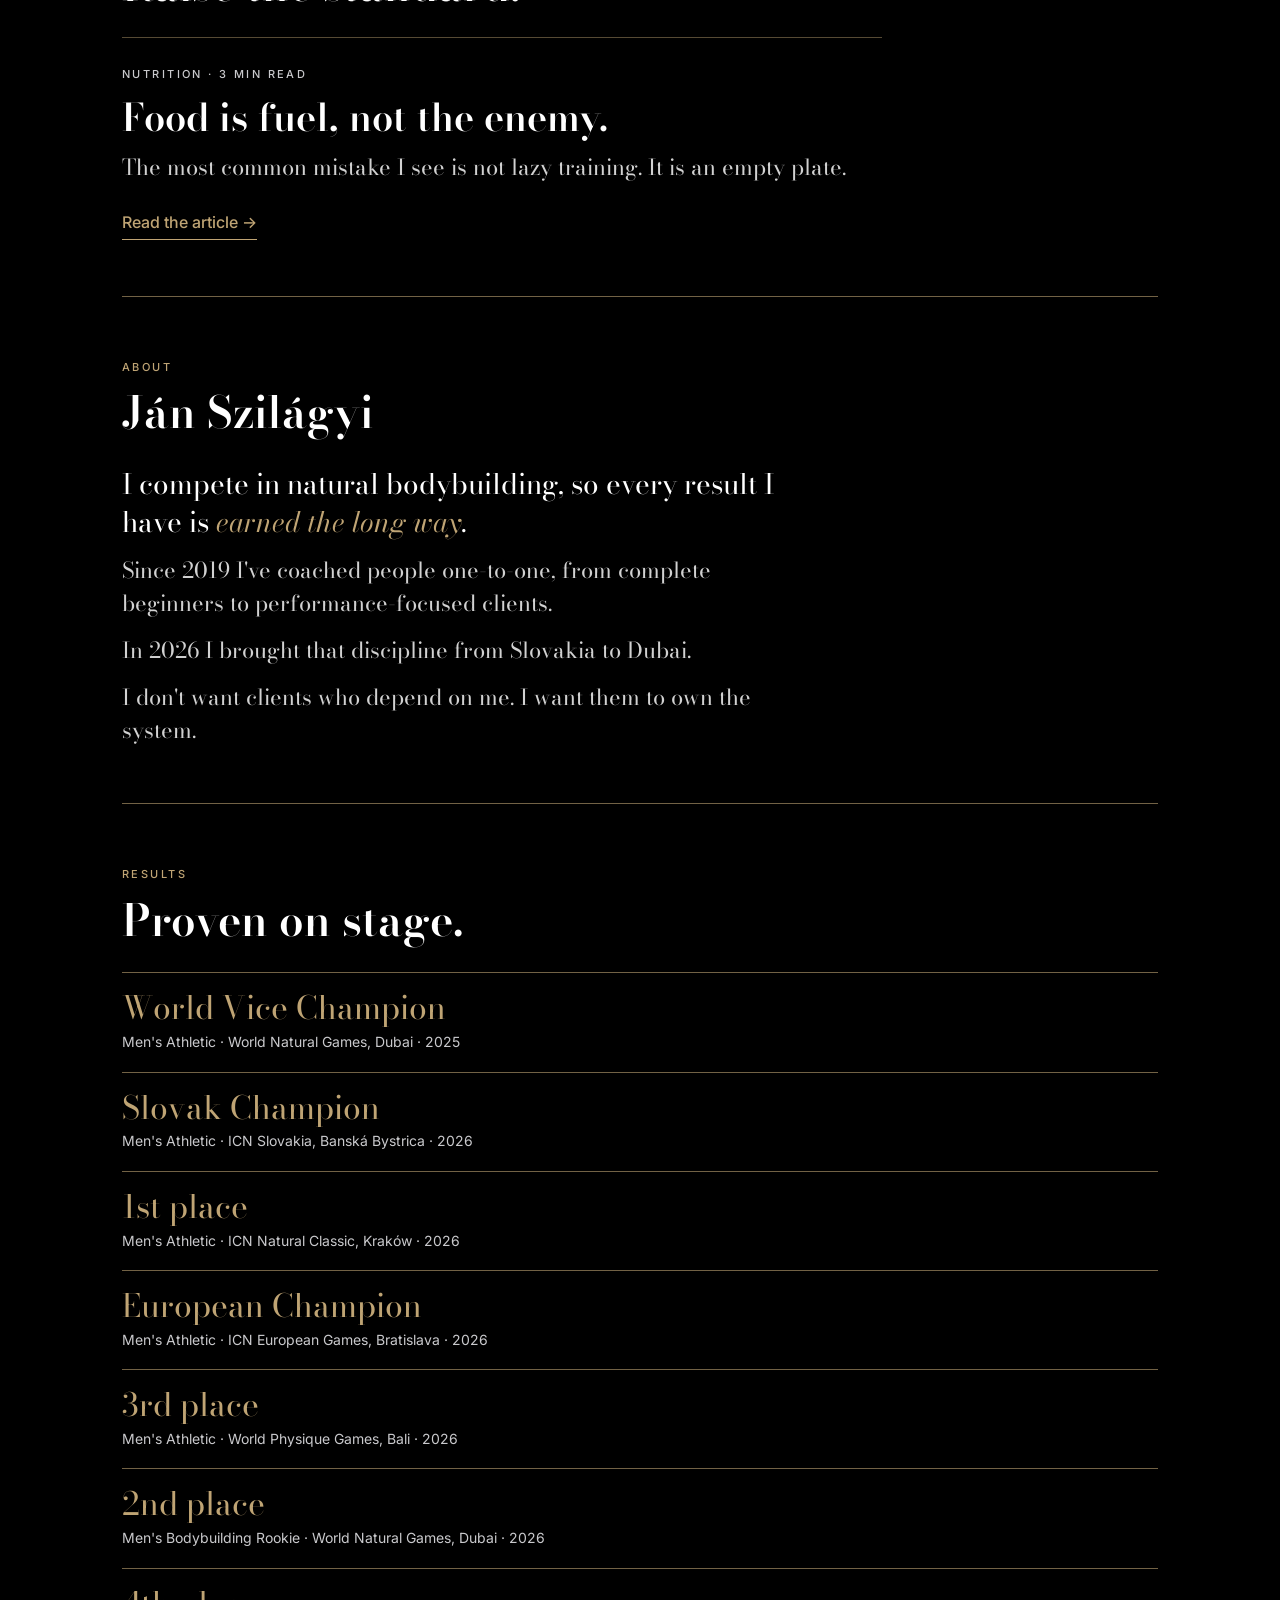
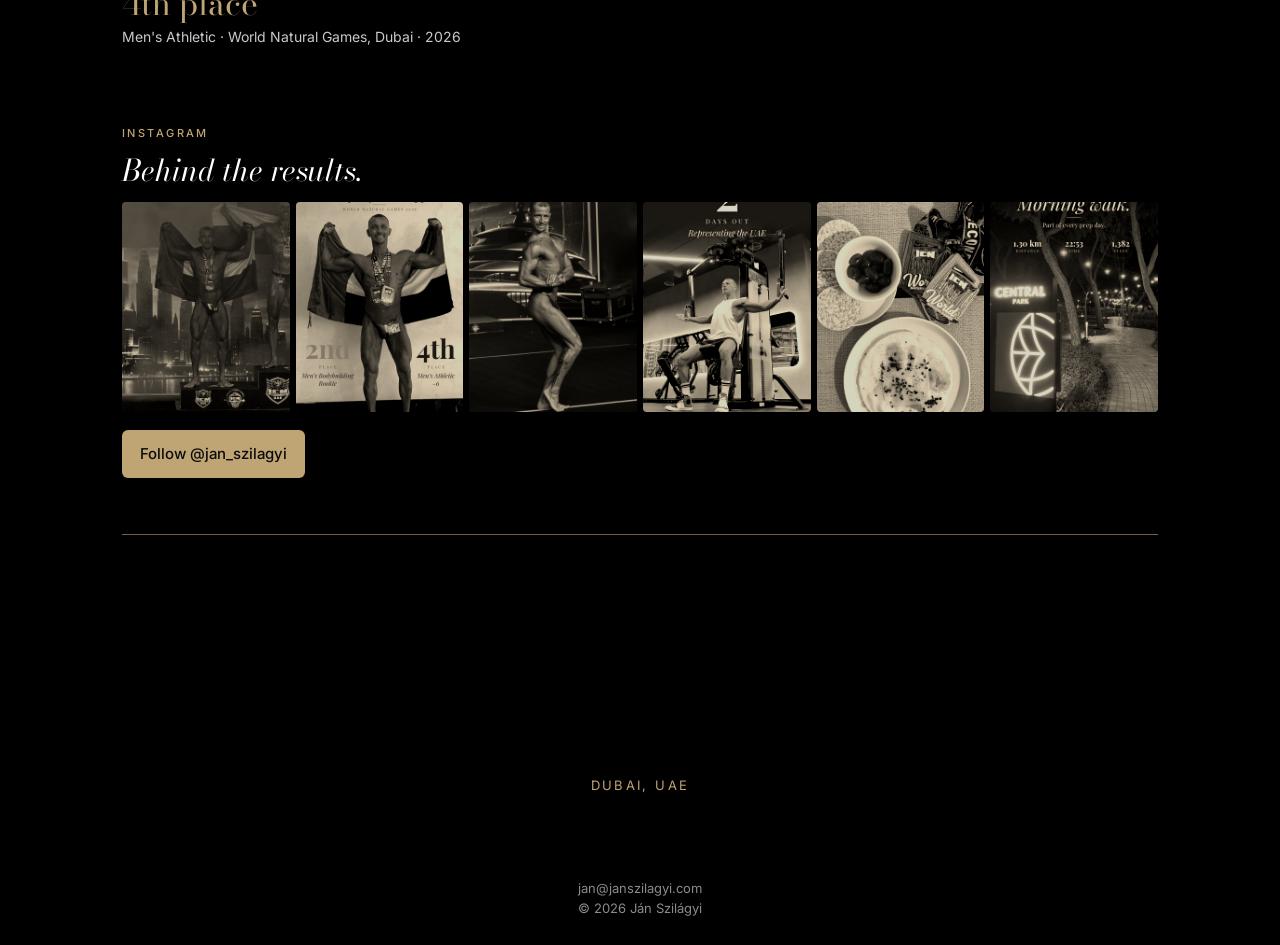
==== commit 5b75bf8e: "The Standard: Food is fuel, not the enemy (29 Nov 2026) Co-Authored-By: Claude Opus 5.5 <noreply@ant" ====
--- a/index.html
+++ b/index.html
@@ -245,12 +245,12 @@
   <div class="wrap">
     <span class="label">The Standard</span>
     <h2>Raise the standard.</h2>
-    <a class="post-card" href="the-standard/every-rep-every-meal-planned/">
-      <span class="post-meta">Discipline · 3 min read</span>
-      <h3 class="post-title">Every rep, every meal, every hour of sleep: planned.</h3>
-      <p class="post-excerpt">People ask me how I stay disciplined. The honest answer: I don't rely on discipline alone. I rely on a plan.</p>
+    <a class="post-card" href="the-standard/food-is-fuel/">
+      <span class="post-meta">Nutrition · 3 min read</span>
+      <h3 class="post-title">Food is fuel, not the enemy.</h3>
+      <p class="post-excerpt">The most common mistake I see is not lazy training. It is an empty plate.</p>
     </a>
-    <a class="link-cta" href="the-standard/every-rep-every-meal-planned/">Read the article →</a>
+    <a class="link-cta" href="the-standard/food-is-fuel/">Read the article →</a>
   </div>
 </section>
 
